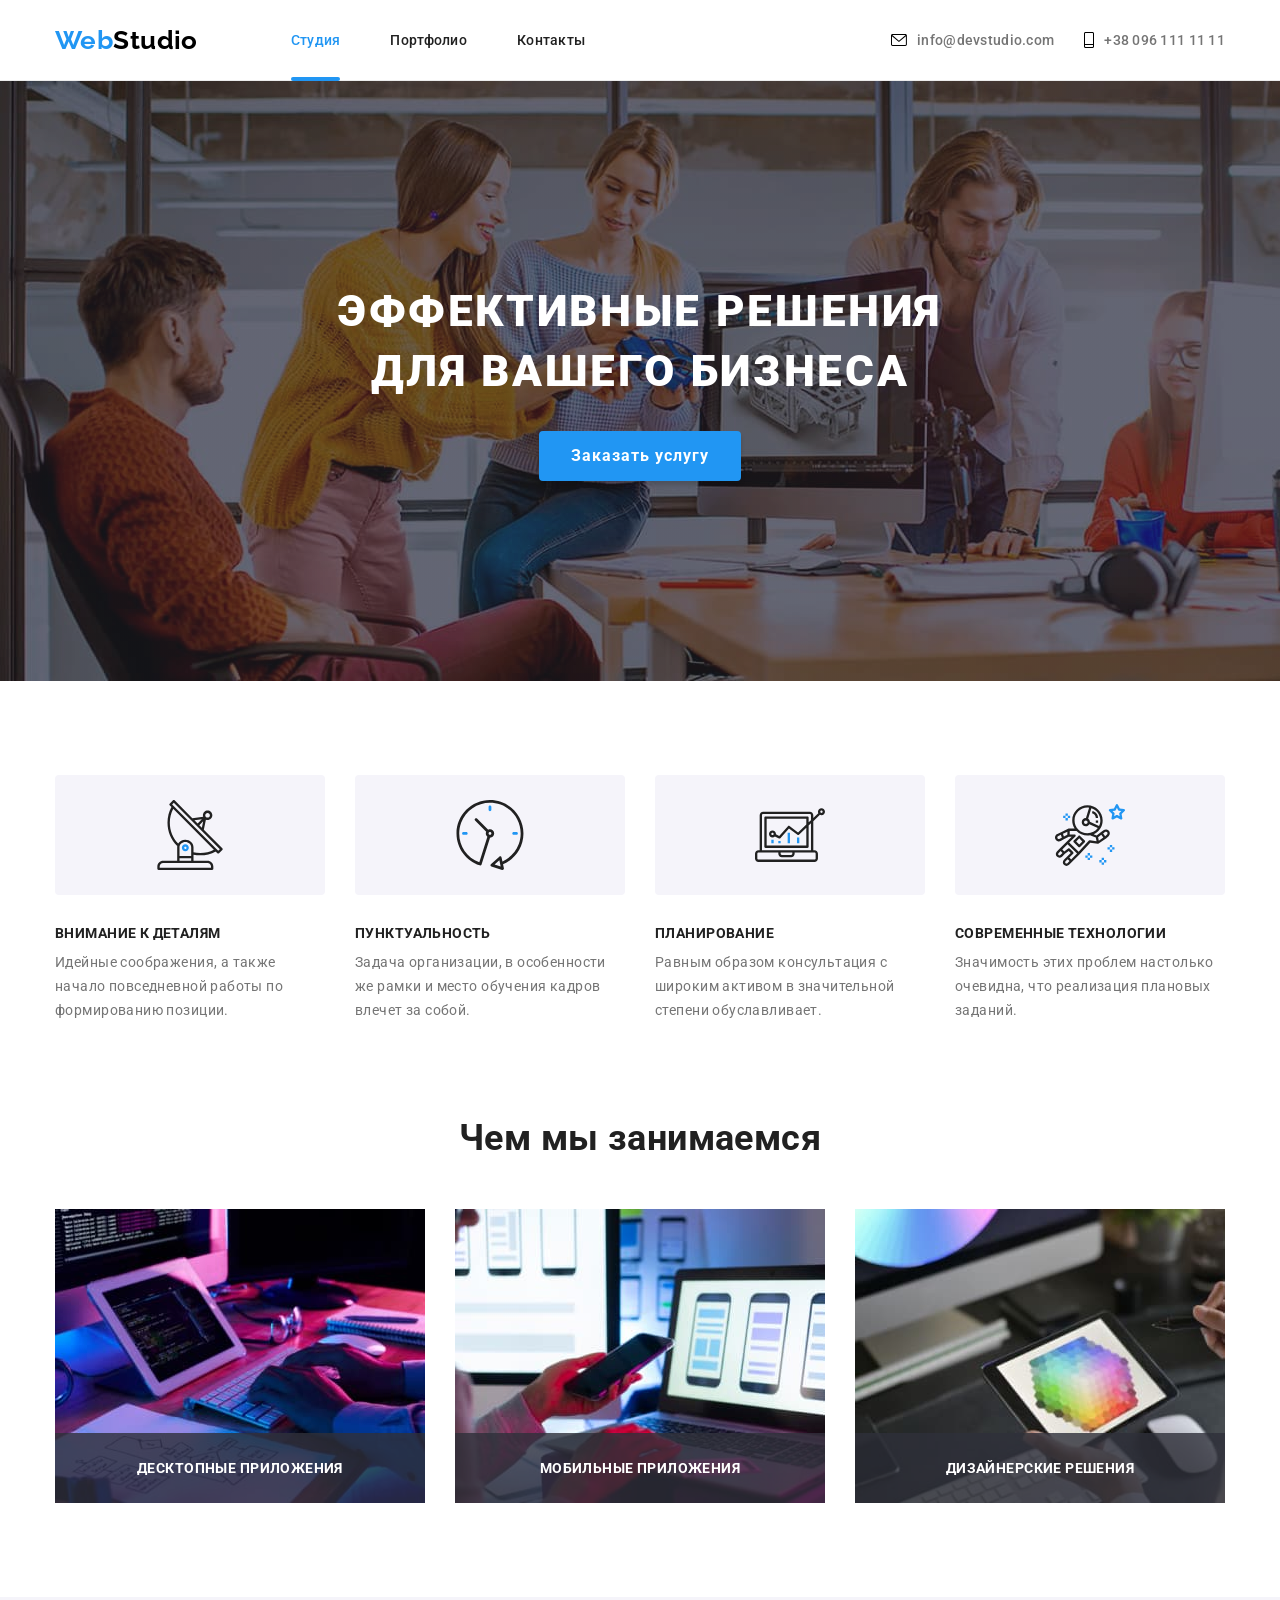
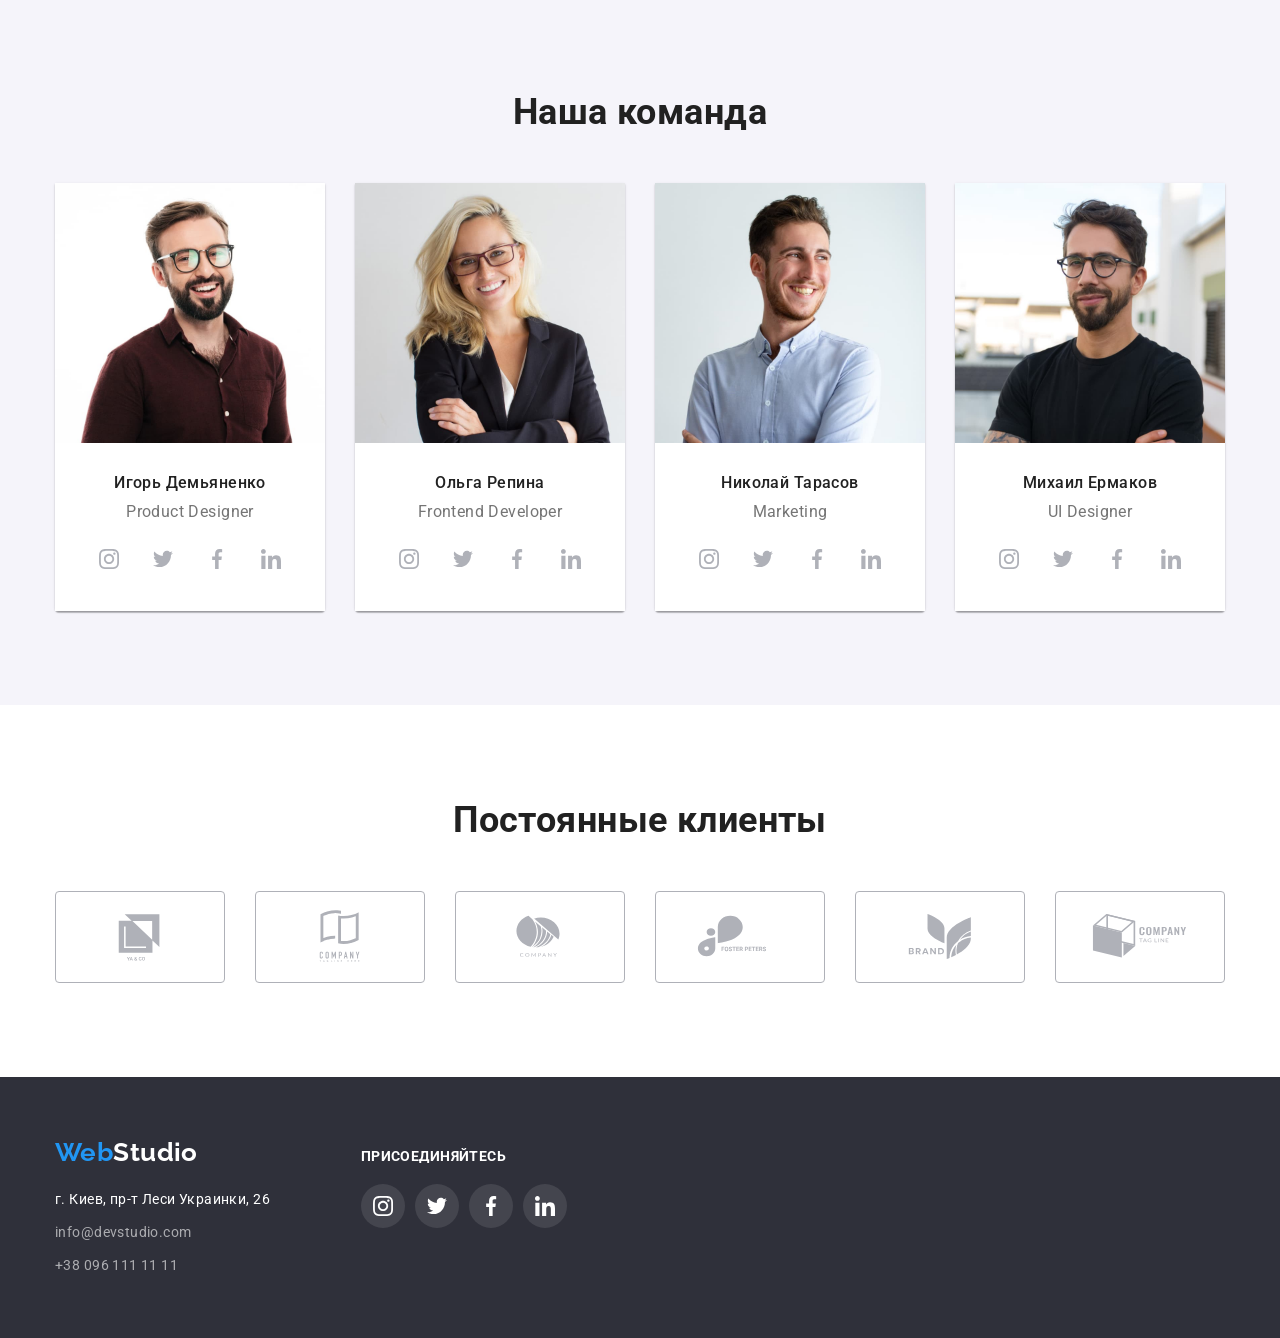
==== index.html @ 58f890cc "Add files from HW5" ====
<!DOCTYPE html>
<html lang="ru">
  <head>
    <meta charset="UTF-8" />
    <meta http-equiv="X-UA-Compatible" content="IE=edge" />
    <meta name="viewport" content="width=device-width, initial-scale=1.0" />
    <title>WebStudio</title>
    <link rel="preconnect" href="https://fonts.googleapis.com" />
    <link rel="preconnect" href="https://fonts.gstatic.com" crossorigin />
    <link href="https://fonts.googleapis.com/css2?family=Roboto:wght@400;500;700;900&display=swap" rel="stylesheet" />
    <link
      rel="stylesheet"
      href="https://cdnjs.cloudflare.com/ajax/libs/modern-normalize/1.1.0/modern-normalize.min.css"
      integrity="sha512-wpPYUAdjBVSE4KJnH1VR1HeZfpl1ub8YT/NKx4PuQ5NmX2tKuGu6U/JRp5y+Y8XG2tV+wKQpNHVUX03MfMFn9Q=="
      crossorigin="anonymous"
      referrerpolicy="no-referrer"
    />
    <link rel="stylesheet" href="./css/styles.css" />
  </head>
  <body>
    <header class="header">
      <div class="container header-container">
        <nav class="nav">
          <a href="./index.html" class="logo"> <span class="logo-accent">Web</span>Studio </a>

          <ul class="list menu-list">
            <li class="menu-list-item"><a href="" class="link menu-list-link current">Студия</a></li>
            <li class="menu-list-item"><a href="./portfolio.html" class="link menu-list-link">Портфолио</a></li>
            <li class="menu-list-item"><a href="" class="link menu-list-link">Контакты</a></li>
          </ul>
        </nav>

        <div class="auth">
          <a href="mailto:info@devstudio.com" class="link auth-link">
            <svg class="auth-icon" width="16" height="12">
              <use href="./img/sprite.svg#icon-envelope"></use>
            </svg>
            info@devstudio.com
          </a>
          <a href="tel:+380961111111" class="link auth-link">
            <svg class="auth-icon" width="10" height="18">
              <use href="./img/sprite.svg#icon-tel"></use>
            </svg>
            +38 096 111 11 11</a
          >
        </div>
      </div>
    </header>

    <main>
      <section class="hero">
        <div class="container">
          <div class="hero-content">
            <h1 class="hero-title">Эффективные решения для вашего бизнеса</h1>
            <button type="button" class="btn btn-hero" data-modal-open>Заказать услугу</button>
          </div>
        </div>
      </section>

      <section class="section">
        <div class="container">
          <h2 class="section-title vusually-hidden">Наши преимущества</h2>

          <ul class="list advantages-list">
            <li class="advantages-list-item">
              <div class="advantages-list-image">
                <svg class="advantages-list-icon">
                  <use href="./img/sprite.svg#icon-antenna"></use>
                </svg>
              </div>
              <h3 class="advantages-list-title">Внимание к деталям</h3>
              <p>Идейные соображения, а также начало повседневной работы по формированию позиции.</p>
            </li>
            <li class="advantages-list-item">
              <div class="advantages-list-image">
                <svg class="advantages-list-icon">
                  <use href="./img/sprite.svg#icon-clock"></use>
                </svg>
              </div>
              <h3 class="advantages-list-title">Пунктуальность</h3>
              <p>Задача организации, в особенности же рамки и место обучения кадров влечет за собой.</p>
            </li>
            <li class="advantages-list-item">
              <div class="advantages-list-image">
                <svg class="advantages-list-icon">
                  <use href="./img/sprite.svg#icon-diagram"></use>
                </svg>
              </div>
              <h3 class="advantages-list-title">Планирование</h3>
              <p>Равным образом консультация с широким активом в значительной степени обуславливает.</p>
            </li>
            <li class="advantages-list-item">
              <div class="advantages-list-image">
                <svg class="advantages-list-icon">
                  <use href="./img/sprite.svg#icon-astronaut"></use>
                </svg>
              </div>
              <h3 class="advantages-list-title">Современные технологии</h3>
              <p>Значимость этих проблем настолько очевидна, что реализация плановых заданий.</p>
            </li>
          </ul>
        </div>
      </section>

      <section class="section no-top-padding">
        <div class="container">
          <h2 class="section-title">Чем мы занимаемся</h2>

          <ul class="list features-list">
            <li class="features-list-item">
              <img src="./img/about/img1.jpg" alt="Десктопные приложения" width="370" height="294" />
              <div class="features-list-info">
                <p>Десктопные приложения</p>
              </div>
            </li>
            <li class="features-list-item">
              <img src="./img/about/img2.jpg" alt="Мобильные приложения" width="370" height="294" />
              <div class="features-list-info">
                <p>Мобильные приложения</p>
              </div>
            </li>
            <li class="features-list-item">
              <img src="./img/about/img3.jpg" alt="Дизайнерские решения" width="370" height="294" />
              <div class="features-list-info">
                <p>Дизайнерские решения</p>
              </div>
            </li>
          </ul>
        </div>
      </section>

      <section class="section team-section">
        <div class="container">
          <h2 class="section-title">Наша команда</h2>

          <ul class="list team-list">
            <li class="team-list-item">
              <img src="./img/team/img1.jpg" alt="Игорь Демьяненко" width="270" height="260" />
              <div class="team-list-info">
                <h3 class="team-list-title">Игорь Демьяненко</h3>
                <p lang="en" class="team-list-position">Product Designer</p>

                <ul class="list social-list">
                  <li class="social-list-item">
                    <a href="" class="social-list-link">
                      <svg class="social-list-icon">
                        <use href="./img/sprite.svg#icon-instagram"></use>
                      </svg>
                    </a>
                  </li>
                  <li class="social-list-item">
                    <a href="" class="social-list-link">
                      <svg class="social-list-icon">
                        <use href="./img/sprite.svg#icon-twitter"></use>
                      </svg>
                    </a>
                  </li>
                  <li class="social-list-item">
                    <a href="" class="social-list-link">
                      <svg class="social-list-icon">
                        <use href="./img/sprite.svg#icon-facebook"></use>
                      </svg>
                    </a>
                  </li>
                  <li class="social-list-item">
                    <a href="" class="social-list-link">
                      <svg class="social-list-icon">
                        <use href="./img/sprite.svg#icon-linkedin"></use>
                      </svg>
                    </a>
                  </li>
                </ul>
              </div>
            </li>
            <li class="team-list-item">
              <img src="./img/team/img2.jpg" alt="Ольга Репина" width="270" height="260" />
              <div class="team-list-info">
                <h3 class="team-list-title">Ольга Репина</h3>
                <p lang="en" class="team-list-position">Frontend Developer</p>

                <ul class="list social-list">
                  <li class="social-list-item">
                    <a href="" class="social-list-link">
                      <svg class="social-list-icon">
                        <use href="./img/sprite.svg#icon-instagram"></use>
                      </svg>
                    </a>
                  </li>
                  <li class="social-list-item">
                    <a href="" class="social-list-link">
                      <svg class="social-list-icon">
                        <use href="./img/sprite.svg#icon-twitter"></use>
                      </svg>
                    </a>
                  </li>
                  <li class="social-list-item">
                    <a href="" class="social-list-link">
                      <svg class="social-list-icon">
                        <use href="./img/sprite.svg#icon-facebook"></use>
                      </svg>
                    </a>
                  </li>
                  <li class="social-list-item">
                    <a href="" class="social-list-link">
                      <svg class="social-list-icon">
                        <use href="./img/sprite.svg#icon-linkedin"></use>
                      </svg>
                    </a>
                  </li>
                </ul>
              </div>
            </li>
            <li class="team-list-item">
              <img src="./img/team/img3.jpg" alt="Николай Тарасов" width="270" height="260" />
              <div class="team-list-info">
                <h3 class="team-list-title">Николай Тарасов</h3>
                <p lang="en" class="team-list-position">Marketing</p>

                <ul class="list social-list">
                  <li class="social-list-item">
                    <a href="" class="social-list-link">
                      <svg class="social-list-icon">
                        <use href="./img/sprite.svg#icon-instagram"></use>
                      </svg>
                    </a>
                  </li>
                  <li class="social-list-item">
                    <a href="" class="social-list-link">
                      <svg class="social-list-icon">
                        <use href="./img/sprite.svg#icon-twitter"></use>
                      </svg>
                    </a>
                  </li>
                  <li class="social-list-item">
                    <a href="" class="social-list-link">
                      <svg class="social-list-icon">
                        <use href="./img/sprite.svg#icon-facebook"></use>
                      </svg>
                    </a>
                  </li>
                  <li class="social-list-item">
                    <a href="" class="social-list-link">
                      <svg class="social-list-icon">
                        <use href="./img/sprite.svg#icon-linkedin"></use>
                      </svg>
                    </a>
                  </li>
                </ul>
              </div>
            </li>
            <li class="team-list-item">
              <img src="./img/team/img4.jpg" alt="Михаил Ермаков" width="270" height="260" />
              <div class="team-list-info">
                <h3 class="team-list-title">Михаил Ермаков</h3>
                <p lang="en" class="team-list-position">UI Designer</p>

                <ul class="list social-list">
                  <li class="social-list-item">
                    <a href="" class="social-list-link">
                      <svg class="social-list-icon">
                        <use href="./img/sprite.svg#icon-instagram"></use>
                      </svg>
                    </a>
                  </li>
                  <li class="social-list-item">
                    <a href="" class="social-list-link">
                      <svg class="social-list-icon">
                        <use href="./img/sprite.svg#icon-twitter"></use>
                      </svg>
                    </a>
                  </li>
                  <li class="social-list-item">
                    <a href="" class="social-list-link">
                      <svg class="social-list-icon">
                        <use href="./img/sprite.svg#icon-facebook"></use>
                      </svg>
                    </a>
                  </li>
                  <li class="social-list-item">
                    <a href="" class="social-list-link">
                      <svg class="social-list-icon">
                        <use href="./img/sprite.svg#icon-linkedin"></use>
                      </svg>
                    </a>
                  </li>
                </ul>
              </div>
            </li>
          </ul>
        </div>
      </section>

      <section class="section">
        <div class="container">
          <h2 class="section-title">Постоянные клиенты</h2>

          <ul class="list clients-list">
            <li class="clients-list-item">
              <a href="" class="clients-list-link">
                <svg class="clients-list-icon">
                  <use href="./img/sprite.svg#icon-client1"></use>
                </svg>
              </a>
            </li>
            <li class="clients-list-item">
              <a href="" class="clients-list-link">
                <svg class="clients-list-icon">
                  <use href="./img/sprite.svg#icon-client2"></use>
                </svg>
              </a>
            </li>
            <li class="clients-list-item">
              <a href="" class="clients-list-link">
                <svg class="clients-list-icon">
                  <use href="./img/sprite.svg#icon-client3"></use>
                </svg>
              </a>
            </li>
            <li class="clients-list-item">
              <a href="" class="clients-list-link">
                <svg class="clients-list-icon">
                  <use href="./img/sprite.svg#icon-client4"></use>
                </svg>
              </a>
            </li>
            <li class="clients-list-item">
              <a href="" class="clients-list-link">
                <svg class="clients-list-icon">
                  <use href="./img/sprite.svg#icon-client5"></use>
                </svg>
              </a>
            </li>
            <li class="clients-list-item">
              <a href="" class="clients-list-link">
                <svg class="clients-list-icon">
                  <use href="./img/sprite.svg#icon-client6"></use>
                </svg>
              </a>
            </li>
          </ul>
        </div>
      </section>
    </main>

    <footer class="footer">
      <div class="container">
        <div class="footer-info">
          <a href="./index.html" class="logo"> <span class="logo-accent">Web</span>Studio </a>

          <address class="address">
            <ul class="list address-list">
              <li class="address-list-item">
                <a
                  href="https://goo.gl/maps/CX2gi69ugpHJVUcX7"
                  target="_blank"
                  rel="noopener noreferrer"
                  class="link address-list-link address-link"
                  >г. Киев, пр-т Леси Украинки, 26</a
                >
              </li>
              <li class="address-list-item">
                <a href="mailto:info@devstudio.com" class="link address-list-link">info@devstudio.com</a>
              </li>
              <li class="address-list-item">
                <a href="tel:+380961111111" class="link address-list-link">+38 096 111 11 11</a>
              </li>
            </ul>
          </address>
        </div>

        <div class="footer-appeal">
          <p class="appeal-text">присоединяйтесь</p>

          <ul class="list social-list">
            <li class="social-list-item">
              <a href="" class="social-list-link">
                <svg class="social-list-icon">
                  <use href="./img/sprite.svg#icon-instagram"></use>
                </svg>
              </a>
            </li>
            <li class="social-list-item">
              <a href="" class="social-list-link">
                <svg class="social-list-icon">
                  <use href="./img/sprite.svg#icon-twitter"></use>
                </svg>
              </a>
            </li>
            <li class="social-list-item">
              <a href="" class="social-list-link">
                <svg class="social-list-icon">
                  <use href="./img/sprite.svg#icon-facebook"></use>
                </svg>
              </a>
            </li>
            <li class="social-list-item">
              <a href="" class="social-list-link">
                <svg class="social-list-icon">
                  <use href="./img/sprite.svg#icon-linkedin"></use>
                </svg>
              </a>
            </li>
          </ul>
        </div>
      </div>
    </footer>

    <div class="backdrop is-hidden" data-modal>
      <div class="modal">
        <button type="button" class="btn-close" data-modal-close>
          <svg class="btn-close-icon">
            <use href="./img/sprite.svg#icon-close"></use>
          </svg>
        </button>
      </div>
    </div>

    <script src="./js/modal.js"></script>
  </body>
</html>
---- css/styles.css ----
/* raleway-700 - latin */
@font-face {
  font-family: 'Raleway';
  font-style: normal;
  font-weight: 700;
  src: url('../fonts/raleway-v22-latin-700.eot'); /* IE9 Compat Modes */
  src: local(''), url('../fonts/raleway-v22-latin-700.eot?#iefix') format('embedded-opentype'),
    /* IE6-IE8 */ url('../fonts/raleway-v22-latin-700.woff2') format('woff2'),
    /* Super Modern Browsers */ url('../fonts/raleway-v22-latin-700.woff') format('woff'),
    /* Modern Browsers */ url('../fonts/raleway-v22-latin-700.ttf') format('truetype'),
    /* Safari, Android, iOS */ url('../fonts/raleway-v22-latin-700.svg#Raleway') format('svg'); /* Legacy iOS */
}

:root {
  --accent-color: #2196f3;
  --dark-color: #212121;
  --white-color: #ffffff;
  --text-color: #757575;
  --logo-color: #000000;
  --pale-color: rgba(255, 255, 255, 0.6);
  --pale-bg-color: #f5f4fa;
  --icon-color: #afb1b8;
}

body {
  font-family: 'Roboto', sans-serif;
  font-size: 14px;
  line-height: 1.714;
  letter-spacing: 0.03em;
  color: var(--text-color);
}

h1,
h2,
h3,
h4,
h5,
h6,
p {
  margin: 0;
}

img {
  display: block;
  max-width: 100%;
  height: auto;
}

.container {
  width: 1200px;
  margin: 0 auto;
  padding-left: 15px;
  padding-right: 15px;
}

.social-list {
  display: flex;
  justify-content: space-between;
}

.social-list-link {
  display: flex;
  justify-content: center;
  align-items: center;
  width: 44px;
  height: 44px;
  border-radius: 50%;

  transition: background-color 250ms cubic-bezier(0.4, 0, 0.2, 1);
}

.social-list-icon {
  width: 20px;
  height: 20px;

  transition: fill 250ms cubic-bezier(0.4, 0, 0.2, 1);
}

.social-list-link:hover,
.social-list-link:focus {
  background-color: var(--accent-color);
}

.social-list-link:hover .social-list-icon {
  fill: var(--white-color);
}

/* utils classes */

.list {
  list-style: none;
  margin: 0;
  padding: 0;
}

.link {
  text-decoration: none;
}

.btn {
  font-size: 16px;
  border: none;
  border-radius: 4px;
  cursor: pointer;
}

.vusually-hidden {
  position: absolute;
  width: 1px;
  height: 1px;
  margin: -1px;
  padding: 0;
  border: 0;

  white-space: nowrap;
  clip-path: inset(100%);
  clip: rect(0 0 0 0);
  overflow: hidden;
}

/* section */
.section {
  padding-top: 94px;
  padding-bottom: 94px;
}

.section.no-top-padding {
  padding-top: 0;
}

.section-title {
  margin-bottom: 50px;
  font-size: 36px;
  line-height: 1.167;
  text-align: center;
  color: var(--dark-color);
}

/* header */
.header {
  border-bottom: 1px solid #ececec;
}

.header-container {
  display: flex;
  align-items: center;
}

.nav {
  display: flex;
  align-items: center;
}

.logo {
  margin-right: 93px;
  font-family: 'Raleway', sans-serif;
  font-weight: 700;
  font-size: 26px;
  line-height: 1.192;
  color: var(--logo-color);
  text-decoration: none;
}

.logo-accent {
  color: var(--accent-color);
}

.menu-list {
  display: flex;
}

.menu-list-item:not(:last-child) {
  margin-right: 50px;
}

.menu-list-link {
  display: block;
  padding-top: 32px;
  padding-bottom: 32px;
  font-weight: 500;
  line-height: 1.143;
  letter-spacing: 0.02em;
  color: var(--dark-color);

  transition: color 250ms cubic-bezier(0.4, 0, 0.2, 1);
}

.menu-list-link:hover,
.menu-list-link:focus {
  color: var(--accent-color);
}

.menu-list-link.current {
  position: relative;
  color: var(--accent-color);
}

.menu-list-link.current::after {
  content: '';
  position: absolute;
  left: 0;
  bottom: -1px;
  width: 100%;
  height: 4px;
  background-color: var(--accent-color);
  border-radius: 2px;
}

.auth {
  display: flex;
  margin-left: auto;
}

.auth-link {
  display: flex;
  align-items: center;
  font-weight: 500;
  line-height: 1.143;
  letter-spacing: 0.02em;
  color: var(--text-color);

  transition: color 250ms cubic-bezier(0.4, 0, 0.2, 1);
}

.auth-link:not(:last-child) {
  margin-right: 30px;
}

.auth-link:hover,
.auth-link:focus {
  color: var(--accent-color);
}

.auth-link:hover .auth-icon,
.auth-link:focus .auth-icon {
  fill: var(--accent-color);
}

.auth-icon {
  margin-right: 10px;
}

/* hero */
.hero {
  max-width: 1600px;
  margin: 0 auto;
  padding-top: 200px;
  padding-bottom: 200px;
  background-color: #2f303a;
  background-image: linear-gradient(rgba(47, 48, 58, 0.4), rgba(47, 48, 58, 0.4)), url(../img/bg-hero.jpg);
}

.hero-content {
  width: 696px;
  margin: 0 auto;
  text-align: center;
}

.hero-title {
  margin-bottom: 30px;
  font-weight: 900;
  font-size: 44px;
  line-height: 1.364;
  letter-spacing: 0.06em;
  text-transform: uppercase;
  color: var(--white-color);
}

.btn-hero {
  padding: 10px 32px;
  font-family: 'Roboto', sans-serif;
  font-weight: 700;
  line-height: 1.875;
  letter-spacing: 0.06em;
  color: var(--white-color);
  background-color: var(--accent-color);
  box-shadow: 0px 4px 4px rgba(0, 0, 0, 0.15);

  transition: color 250ms cubic-bezier(0.4, 0, 0.2, 1), background-color 250ms cubic-bezier(0.4, 0, 0.2, 1);
}

.btn-hero:hover,
.btn-hero:focus {
  color: var(--accent-color);
  background-color: var(--white-color);
}

/* advantages */
.advantages-list {
  display: flex;
  margin-left: -30px;
  margin-top: -30px;
}

.advantages-list-item {
  flex-basis: calc(100% / 4 - 30px);
  margin-left: 30px;
  margin-top: 30px;
}

.advantages-list-image {
  display: flex;
  justify-content: center;
  align-items: center;
  margin-bottom: 30px;
  width: 270px;
  height: 120px;
  background-color: var(--pale-bg-color);
  border-radius: 4px;
}

.advantages-list-icon {
  width: 70px;
  height: 70px;
}

.advantages-list-title {
  margin-bottom: 10px;
  font-size: 14px;
  line-height: 1.143;
  text-transform: uppercase;
  color: var(--dark-color);
}

/* features */
.features-list {
  display: flex;
  margin-left: -30px;
  margin-top: -30px;
}

.features-list-item {
  position: relative;
  flex-basis: calc(100% / 3 - 30px);
  margin-left: 30px;
  margin-top: 30px;
}

.features-list-info {
  position: absolute;
  left: 0;
  bottom: 0;
  width: 100%;
  padding: 27px 82px;
  font-weight: 700;
  line-height: 1.143;
  text-align: center;
  text-transform: uppercase;
  color: var(--white-color);
  background-color: rgba(47, 48, 58, 0.8);
}

/* team */
.team-section {
  background-color: var(--pale-bg-color);
}

.team-list {
  display: flex;
  margin-left: -30px;
  margin-top: -30px;
}

.team-list-item {
  flex-basis: calc(100% / 4 - 30px);
  margin-left: 30px;
  margin-top: 30px;
  box-shadow: 0px 1px 3px rgba(0, 0, 0, 0.12), 0px 1px 1px rgba(0, 0, 0, 0.14), 0px 2px 1px rgba(0, 0, 0, 0.2);
  border-radius: 0px 0px 4px 4px;
}

.team-list-info {
  padding: 30px 32px;
  text-align: center;
  background-color: var(--white-color);
}

.team-list .team-list-title {
  margin-bottom: 10px;
  font-weight: 500;
  font-size: 16px;
  line-height: 1.188;
  color: var(--dark-color);
}

.team-list-position {
  margin-bottom: 16px;
  font-size: 16px;
  line-height: 1.188;
}

.team-list .social-list-icon {
  fill: var(--icon-color);
}

/* clients */

.clients-list {
  display: flex;
  justify-content: space-between;
}

.clients-list-link {
  display: flex;
  justify-content: center;
  align-items: center;
  width: 170px;
  height: 92px;
  border: 1px solid var(--icon-color);
  border-radius: 4px;

  transition: border-color 250ms cubic-bezier(0.4, 0, 0.2, 1);
}

.clients-list-link:hover,
.clients-list-link:focus {
  border-color: var(--accent-color);
}

.clients-list-icon {
  width: 106px;
  height: 60px;
  fill: var(--icon-color);

  transition: fill 250ms cubic-bezier(0.4, 0, 0.2, 1);
}

.clients-list-link:hover .clients-list-icon,
.clients-list-link:focus .clients-list-icon {
  fill: var(--accent-color);
}

/* filter */
.filter-list {
  display: flex;
  justify-content: center;
  margin-bottom: 50px;
}

.filter-list-item:not(:last-child) {
  margin-right: 8px;
}

.btn-filter {
  padding: 6px 22px;
  font-weight: 500;
  line-height: 1.625;
  color: var(--dark-color);
  background-color: var(--pale-bg-color);

  transition: color 250ms cubic-bezier(0.4, 0, 0.2, 1), background-color 250ms cubic-bezier(0.4, 0, 0.2, 1),
    box-shadow 250ms cubic-bezier(0.4, 0, 0.2, 1);
}

.btn-filter:hover,
.btn-filter:focus {
  color: var(--white-color);
  background-color: var(--accent-color);
  box-shadow: 0px 3px 1px rgba(0, 0, 0, 0.1), 0px 1px 2px rgba(0, 0, 0, 0.08), 0px 2px 2px rgba(0, 0, 0, 0.12);
}

/* portfolio */
.portfolio-list {
  display: flex;
  flex-wrap: wrap;
  margin-left: -30px;
  margin-top: -30px;
}

.portfolio-list-item {
  flex-basis: calc(100% / 3 - 30px);
  margin-left: 30px;
  margin-top: 30px;

  transition: box-shadow 250ms cubic-bezier(0.4, 0, 0.2, 1);
}

.portfolio-list-item:hover {
  box-shadow: 0px 1px 1px rgba(0, 0, 0, 0.12), 0px 4px 4px rgba(0, 0, 0, 0.06), 1px 4px 6px rgba(0, 0, 0, 0.16);
}

.portfolio-list-item:hover .portfolio-list-text {
  transform: translateY(0);
}

.portfolio-list-thumb {
  position: relative;
  width: 370px;
  height: 294px;
  overflow: hidden;
}

.portfolio-list-text {
  position: absolute;
  left: 0;
  top: 0;
  width: 100%;
  height: 100%;
  padding: 63px 24px;
  font-size: 18px;
  line-height: 1.556;
  color: var(--white-color);
  background-color: rgba(33, 150, 243, 0.9);

  transform: translateY(100%);
  transition: transform 250ms cubic-bezier(0.4, 0, 0.2, 1);
}

.portfolio-list-info {
  padding: 20px 24px;
  border: 1px solid #eeeeee;
  border-top: none;
}

.portfolio-list-title {
  margin-bottom: 4px;
  font-size: 18px;
  line-height: 2;
  letter-spacing: 0.06em;
  color: var(--dark-color);
}

.portfolio-list-description {
  font-size: 16px;
  line-height: 1.875;
  color: var(--text-color);
}

/* footer */
.footer {
  padding-top: 60px;
  padding-bottom: 60px;
  background-color: #2f303a;
}

.footer .container {
  display: flex;
  align-items: baseline;
}

.footer-info {
  margin-right: 70px;
}

.footer .logo {
  display: block;
  margin-bottom: 20px;
  color: var(--white-color);
}

.address {
  font-style: normal;
}

.address-list-item:not(:last-child) {
  margin-bottom: 9px;
}

.address-list-link {
  color: var(--pale-color);

  transition: color 250ms cubic-bezier(0.4, 0, 0.2, 1);
}

.address-list-link:hover,
.address-list-link:focus {
  color: var(--accent-color);
}

.address-link {
  color: var(--white-color);
}

.appeal-text {
  margin-bottom: 20px;
  font-weight: 700;
  line-height: 1.143;
  text-transform: uppercase;
  color: var(--white-color);
}

.footer .social-list-item:not(:last-child) {
  margin-right: 10px;
}

.footer .social-list-link {
  background-color: rgba(255, 255, 255, 0.1);

  transition: background-color 250ms cubic-bezier(0.4, 0, 0.2, 1);
}

.footer .social-list-link:hover,
.footer .social-list-link:focus {
  background-color: var(--accent-color);
}

.footer .social-list-icon {
  fill: var(--white-color);
}

/* modal */
.backdrop {
  position: fixed;
  left: 0;
  top: 0;
  width: 100%;
  height: 100%;
  background-color: rgba(0, 0, 0, 0.2);

  /* transition: all 250ms cubic-bezier(0.4, 0, 0.2, 1); */
}

.backdrop.is-hidden .modal {
  transform: translate(-50%, -50%) scale(0);
}

.modal {
  position: absolute;
  top: 50%;
  left: 50%;
  z-index: 100;
  width: 528px;
  min-height: 581px;
  background: var(--white-color);
  box-shadow: 0px 1px 3px rgba(0, 0, 0, 0.12), 0px 1px 1px rgba(0, 0, 0, 0.14), 0px 2px 1px rgba(0, 0, 0, 0.2);
  border-radius: 4px;
  transform: translate(-50%, -50%) scale(1);

  transition: transform 250ms cubic-bezier(0.4, 0, 0.2, 1);
}

.btn-close {
  position: absolute;
  top: 8px;
  right: 8px;
  display: flex;
  justify-content: center;
  align-items: center;
  width: 30px;
  height: 30px;
  background-color: transparent;
  border: 1px solid rgba(0, 0, 0, 0.1);
  border-radius: 50%;
  cursor: pointer;
}

.btn-close-icon {
  width: 18px;
  height: 18px;
}

.is-hidden {
  opacity: 0;
  visibility: hidden;
  pointer-events: none;
}
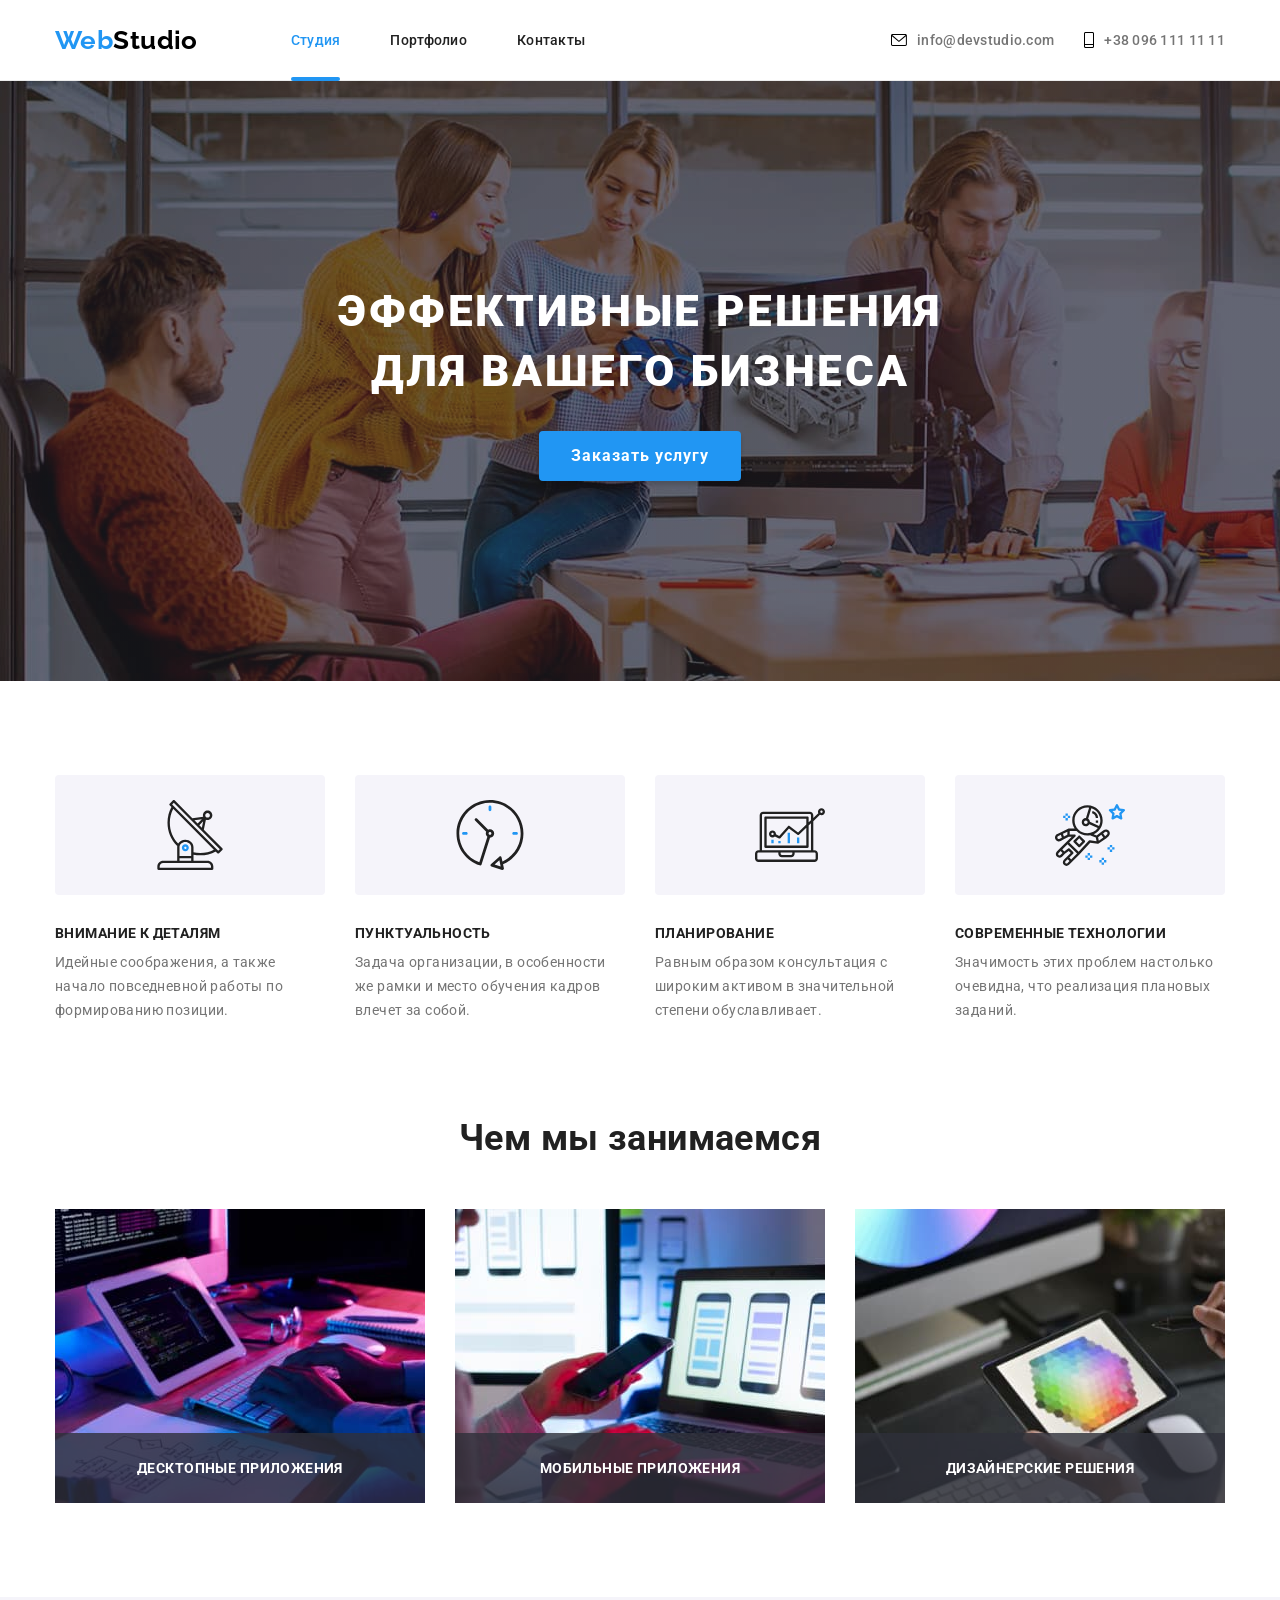
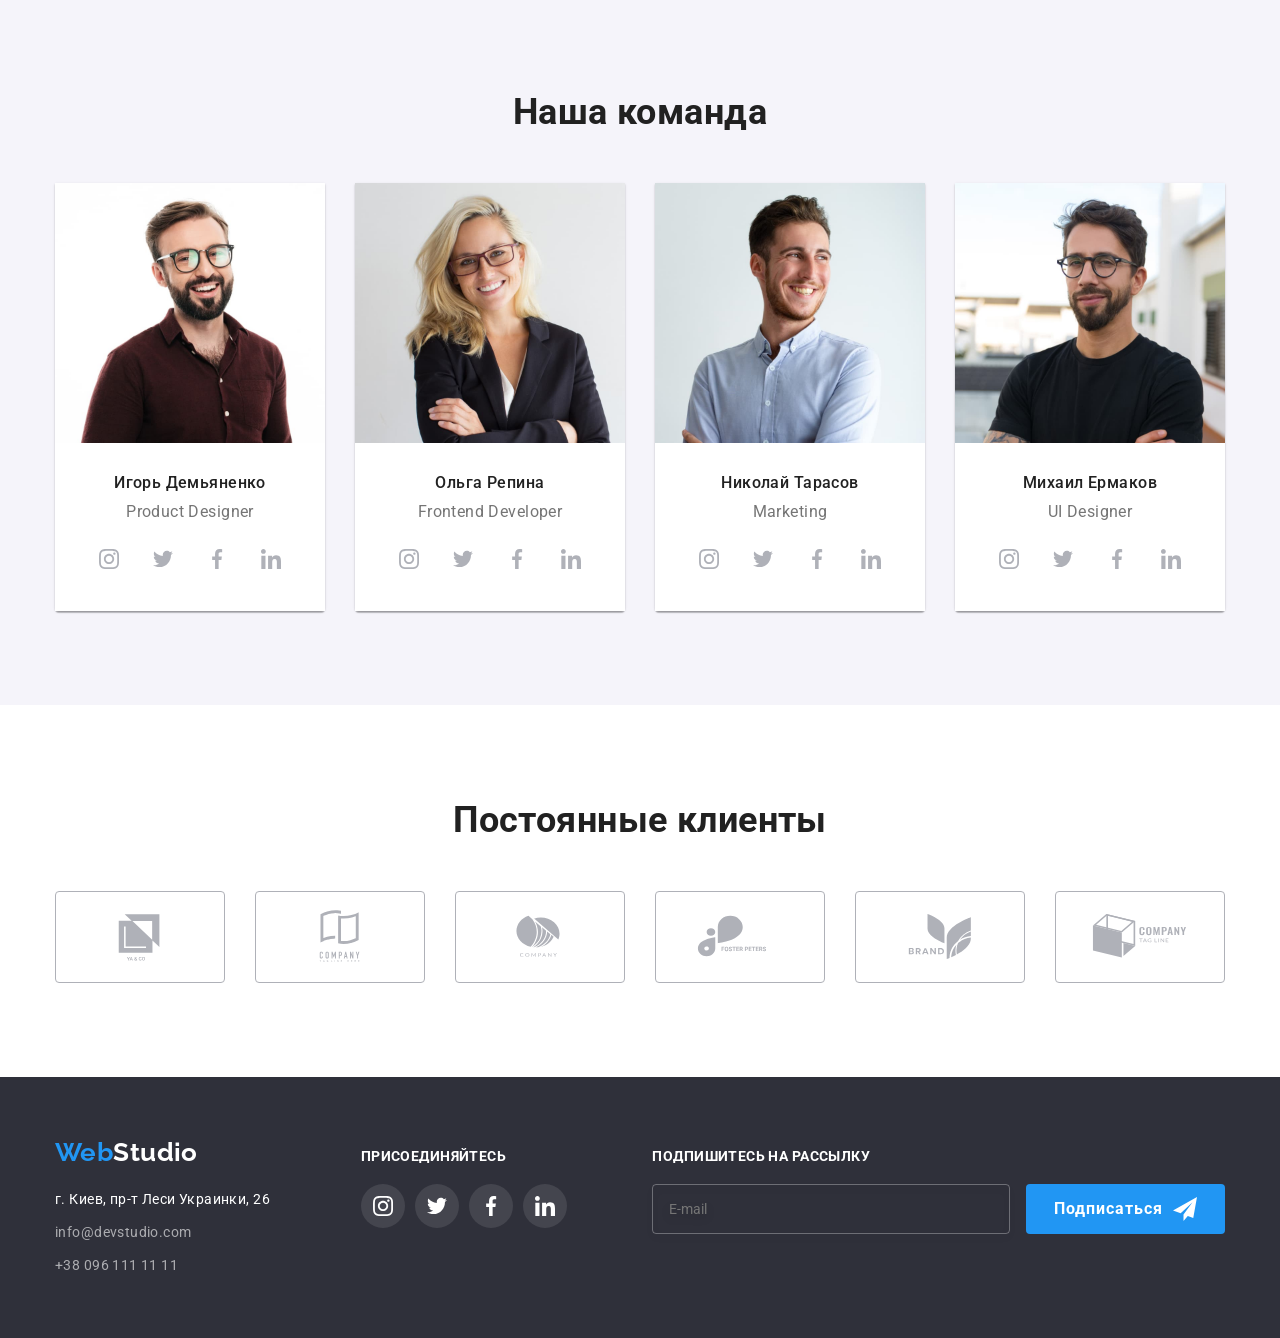
==== commit 8388f1b5: "Add form into modal window and sign up part into footer" ====
--- a/index.html
+++ b/index.html
@@ -402,6 +402,19 @@
             </li>
           </ul>
         </div>
+
+        <div class="footer-signup">
+          <p class="appeal-text">Подпишитесь на рассылку</p>
+
+          <form class="footer-form">
+            <div class="footer-form-wrapper">
+              <input type="email" name="email" placeholder="E-mail" class="footer-form-field" />
+              <button type="submit" class="btn footer-form-btn">
+                Подписаться <svg class="footer-form-icon"><use href="./img/sprite.svg#icon-telegram"></use></svg>
+              </button>
+            </div>
+          </form>
+        </div>
       </div>
     </footer>
 
@@ -412,6 +425,49 @@
             <use href="./img/sprite.svg#icon-close"></use>
           </svg>
         </button>
+
+        <form class="modal-form">
+          <p class="modal-form-appeal">Оставьте свои данные, мы вам перезвоним</p>
+
+          <label class="modal-form-label">
+            Имя
+            <span class="modal-form-wrapper">
+              <input type="text" name="name" class="modal-form-field" />
+              <svg class="modal-form-icon"><use href="./img/sprite.svg#icon-person"></use></svg>
+            </span>
+          </label>
+          <label class="modal-form-label">
+            Телефон
+            <span class="modal-form-wrapper">
+              <input type="tel" name="phone" class="modal-form-field" />
+              <svg class="modal-form-icon"><use href="./img/sprite.svg#icon-tel-black"></use></svg>
+            </span>
+          </label>
+          <label class="modal-form-label">
+            Почта
+            <span class="modal-form-wrapper">
+              <input type="email" name="email" class="modal-form-field" />
+              <svg class="modal-form-icon"><use href="./img/sprite.svg#icon-email-black"></use></svg>
+            </span>
+          </label>
+          <label class="modal-form-label">
+            Комментарий
+            <textarea name="message" placeholder="Введите текст" class="modal-form-textarea"></textarea>
+          </label>
+
+          <input
+            type="checkbox"
+            id="agreement"
+            name="agreement"
+            value="accept"
+            class="modal-form-checkbox vusually-hidden"
+          />
+          <label for="agreement" class="modal-form-agreement">
+            Соглашаюсь с рассылкой и принимаю <a href="" class="modal-form-link"> Условия договора</a>
+          </label>
+
+          <button type="submit" class="btn modal-form-btn">Отправить</button>
+        </form>
       </div>
     </div>
 
--- a/css/styles.css
+++ b/css/styles.css
@@ -598,6 +598,60 @@
   fill: var(--white-color);
 }
 
+.footer-signup {
+  margin-left: auto;
+}
+
+.footer-form-wrapper {
+  display: flex;
+}
+
+.footer-form-field {
+  width: 358px;
+  margin-right: 16px;
+  padding: 16px;
+  border: 1px solid rgba(255, 255, 255, 0.3);
+  box-sizing: border-box;
+  filter: drop-shadow(0px 4px 4px rgba(0, 0, 0, 0.15));
+  border-radius: 4px;
+  background-color: transparent;
+  outline: none;
+}
+
+.footer-form-btn {
+  display: flex;
+  align-items: center;
+  padding: 10px 28px;
+  font-weight: 700;
+  font-size: 16px;
+  line-height: 1.875;
+  letter-spacing: 0.06em;
+  color: var(--white-color);
+  background-color: var(--accent-color);
+
+  transition: color 250ms cubic-bezier(0.4, 0, 0.2, 1), background-color 250ms cubic-bezier(0.4, 0, 0.2, 1);
+}
+
+.footer-form-icon {
+  margin-left: 10px;
+  width: 24px;
+  height: 24px;
+  fill: var(--white-color);
+
+  transition: fill 250ms cubic-bezier(0.4, 0, 0.2, 1);
+}
+
+.footer-form-btn:hover,
+.footer-form-btn:focus {
+  color: var(--accent-color);
+  background-color: var(--white-color);
+}
+
+.footer-form-btn:hover .footer-form-icon,
+.footer-form-btn:focus .footer-form-icon {
+  fill: var(--accent-color);
+}
+
 /* modal */
 .backdrop {
   position: fixed;
@@ -621,6 +675,7 @@
   z-index: 100;
   width: 528px;
   min-height: 581px;
+  padding: 40px;
   background: var(--white-color);
   box-shadow: 0px 1px 3px rgba(0, 0, 0, 0.12), 0px 1px 1px rgba(0, 0, 0, 0.14), 0px 2px 1px rgba(0, 0, 0, 0.2);
   border-radius: 4px;
@@ -644,9 +699,16 @@
   cursor: pointer;
 }
 
+.btn-close:hover .btn-close-icon,
+.btn-close:focus .btn-close-icon {
+  fill: var(--accent-color);
+}
+
 .btn-close-icon {
   width: 18px;
   height: 18px;
+
+  transition: fill 250ms cubic-bezier(0.4, 0, 0.2, 1);
 }
 
 .is-hidden {
@@ -654,3 +716,122 @@
   visibility: hidden;
   pointer-events: none;
 }
+
+.modal-form-appeal {
+  margin-bottom: 12px;
+  font-weight: 700;
+  font-size: 20px;
+  line-height: 1.15;
+  color: var(--dark-color);
+}
+
+.modal-form-label {
+  font-size: 12px;
+  line-height: 1.167;
+  letter-spacing: 0.01em;
+}
+
+.modal-form-wrapper {
+  position: relative;
+  display: block;
+  margin-top: 4px;
+  margin-bottom: 10px;
+}
+
+.modal-form-field {
+  display: block;
+  width: 100%;
+  padding: 11px 12px;
+}
+
+.modal-form-icon {
+  position: absolute;
+  top: 50%;
+  left: 12px;
+  width: 18px;
+  height: 18px;
+  transform: translateY(-50%);
+  transition: fill 250ms cubic-bezier(0.4, 0, 0.2, 1);
+}
+
+.modal-form-textarea {
+  display: block;
+  margin-top: 4px;
+  margin-bottom: 20px;
+  padding: 12px 16px;
+  width: 100%;
+  min-height: 120px;
+  resize: none;
+}
+
+.modal-form-textarea::placeholder {
+  font-size: 12px;
+  line-height: 1.167;
+  letter-spacing: 0.01em;
+  color: rgba(117, 117, 117, 0.5);
+}
+
+.modal-form-field,
+.modal-form-textarea {
+  border: 1px solid rgba(33, 33, 33, 0.2);
+  border-radius: 4px;
+  outline: none;
+
+  transition: border-color 250ms cubic-bezier(0.4, 0, 0.2, 1);
+}
+
+.modal-form-field:focus,
+.modal-form-textarea:focus {
+  border-color: var(--accent-color);
+}
+
+.modal-form-field:focus + .modal-form-icon {
+  fill: var(--accent-color);
+}
+
+.modal-form-agreement {
+  display: flex;
+  justify-content: center;
+  align-items: center;
+  margin-bottom: 30px;
+  text-align: center;
+}
+
+.modal-form-agreement::before {
+  content: '';
+  display: inline-block;
+  width: 16px;
+  height: 15px;
+  margin-right: 7px;
+  background-image: url(../img/icon-checkbox.svg);
+}
+
+.modal-form-checkbox:checked + .modal-form-agreement::before {
+  background-image: url(../img/icon-checked.svg);
+}
+
+.modal-form-link {
+  margin-left: 5px;
+  color: var(--accent-color);
+}
+
+.modal-form-btn {
+  display: block;
+  margin: 0 auto;
+  padding: 10px 56px;
+  font-weight: 700;
+  line-height: 1.875;
+  letter-spacing: 0.06em;
+  background: var(--accent-color);
+  color: var(--white-color);
+  box-shadow: 0px 4px 4px rgba(0, 0, 0, 0.15);
+  border-radius: 4px;
+
+  transition: background-color 250ms cubic-bezier(0.4, 0, 0.2, 1);
+}
+
+.modal-form-btn:hover,
+.modal-form-btn:focus {
+  background-color: var(--white-color);
+  color: var(--accent-color);
+}
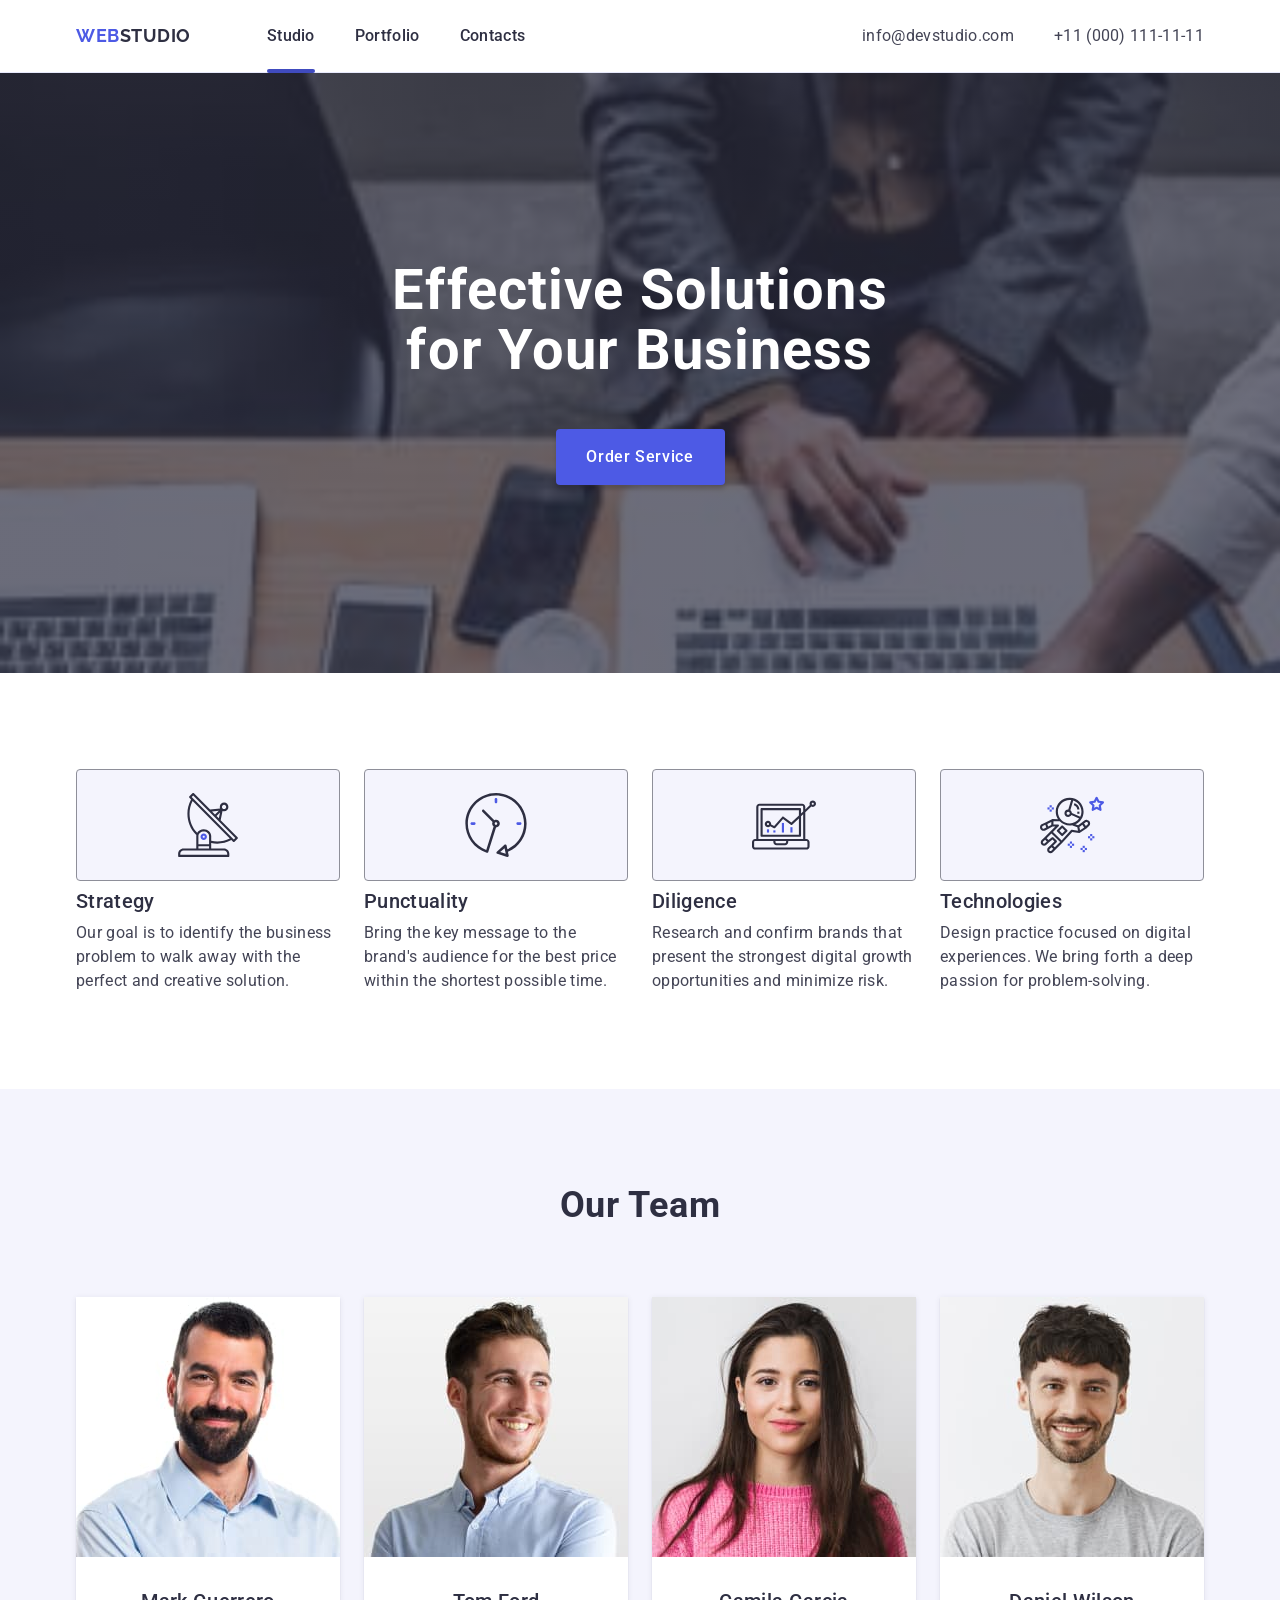
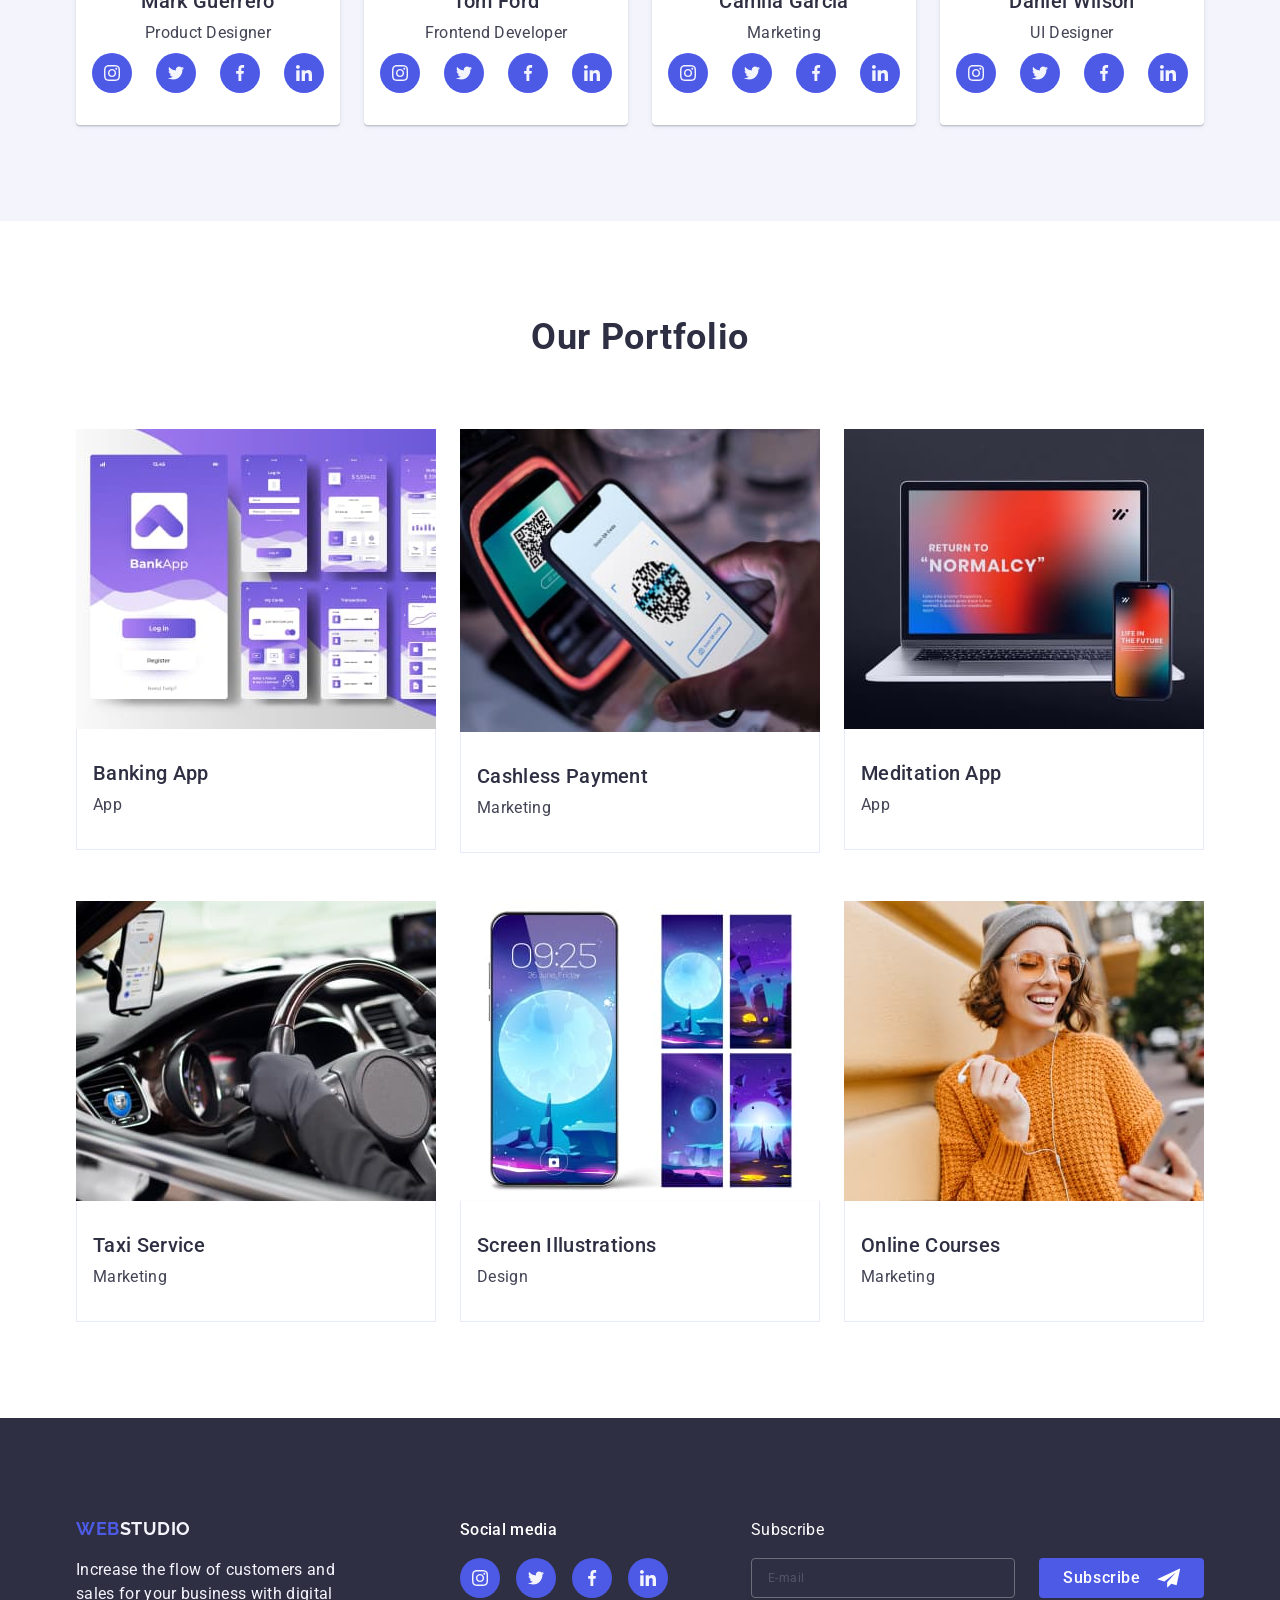
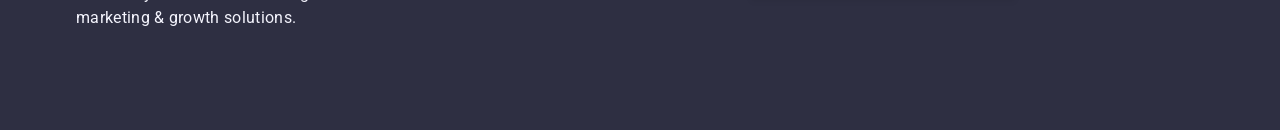
==== commit 4d1e4970: "Add adaptive markup" ====
--- a/index.html
+++ b/index.html
@@ -1,19 +1,21 @@
 <!DOCTYPE html>
-<html lang="ru">
+<html lang="en">
   <head>
     <meta charset="UTF-8" />
-    <meta http-equiv="X-UA-Compatible" content="IE=edge" />
     <meta name="viewport" content="width=device-width, initial-scale=1.0" />
-    <title>WebStudio</title>
+    <title>Webstudio</title>
+    <link
+      rel="stylesheet"
+      href="https://cdnjs.cloudflare.com/ajax/libs/modern-normalize/3.0.1/modern-normalize.min.css"
+      integrity="sha512-q6WgHqiHlKyOqslT/lgBgodhd03Wp4BEqKeW6nNtlOY4quzyG3VoQKFrieaCeSnuVseNKRGpGeDU3qPmabCANg=="
+      crossorigin="anonymous"
+      referrerpolicy="no-referrer"
+    />
     <link rel="preconnect" href="https://fonts.googleapis.com" />
     <link rel="preconnect" href="https://fonts.gstatic.com" crossorigin />
-    <link href="https://fonts.googleapis.com/css2?family=Roboto:wght@400;500;700;900&display=swap" rel="stylesheet" />
     <link
+      href="https://fonts.googleapis.com/css2?family=Raleway:wght@100..900&family=Roboto:wdth,wght@75..100,100..900&display=swap"
       rel="stylesheet"
-      href="https://cdnjs.cloudflare.com/ajax/libs/modern-normalize/1.1.0/modern-normalize.min.css"
-      integrity="sha512-wpPYUAdjBVSE4KJnH1VR1HeZfpl1ub8YT/NKx4PuQ5NmX2tKuGu6U/JRp5y+Y8XG2tV+wKQpNHVUX03MfMFn9Q=="
-      crossorigin="anonymous"
-      referrerpolicy="no-referrer"
     />
     <link rel="stylesheet" href="./css/styles.css" />
   </head>
@@ -21,321 +23,352 @@
     <header class="header">
       <div class="container header-container">
         <nav class="nav">
-          <a href="./index.html" class="logo"> <span class="logo-accent">Web</span>Studio </a>
+          <a class="link logo header-logo" href="./index.html"><span class="logo-accent">Web</span>Studio</a>
 
           <ul class="list menu-list">
-            <li class="menu-list-item"><a href="" class="link menu-list-link current">Студия</a></li>
-            <li class="menu-list-item"><a href="./portfolio.html" class="link menu-list-link">Портфолио</a></li>
-            <li class="menu-list-item"><a href="" class="link menu-list-link">Контакты</a></li>
+            <li class="menu-list-item"><a class="link menu-list-link current" href="./index.html">Studio</a></li>
+            <li class="menu-list-item"><a class="link menu-list-link" href="">Portfolio</a></li>
+            <li class="menu-list-item"><a class="link menu-list-link" href="">Contacts</a></li>
           </ul>
         </nav>
 
-        <div class="auth">
-          <a href="mailto:info@devstudio.com" class="link auth-link">
-            <svg class="auth-icon" width="16" height="12">
-              <use href="./img/sprite.svg#icon-envelope"></use>
-            </svg>
-            info@devstudio.com
-          </a>
-          <a href="tel:+380961111111" class="link auth-link">
-            <svg class="auth-icon" width="10" height="18">
-              <use href="./img/sprite.svg#icon-tel"></use>
-            </svg>
-            +38 096 111 11 11</a
-          >
-        </div>
+        <address class="address">
+          <ul class="list address-list">
+            <li class="address-list-item">
+              <a class="link address-list-link" href="mailto:info@devstudio.com">info@devstudio.com</a>
+            </li>
+            <li class="address-list-item">
+              <a class="link address-list-link" href="tel:+11000111-11-11">+11 (000) 111-11-11</a>
+            </li>
+          </ul>
+        </address>
+
+        <button class="btn burger-menu-btn" type="button">
+          <svg class="burger-menu-icon" width="16" height="14">
+            <use href="./images/icons.svg#burger-menu"></use>
+          </svg>
+        </button>
       </div>
     </header>
 
     <main>
       <section class="hero">
-        <div class="container">
-          <div class="hero-content">
-            <h1 class="hero-title">Эффективные решения для вашего бизнеса</h1>
-            <button type="button" class="btn btn-hero" data-modal-open>Заказать услугу</button>
-          </div>
+        <div class="hero-info">
+          <h1 class="hero-title">Effective Solutions for Your Business</h1>
+          <button class="btn hero-btn" type="button">Order Service</button>
         </div>
       </section>
 
       <section class="section">
         <div class="container">
-          <h2 class="section-title vusually-hidden">Наши преимущества</h2>
-
-          <ul class="list advantages-list">
-            <li class="advantages-list-item">
-              <div class="advantages-list-image">
-                <svg class="advantages-list-icon">
-                  <use href="./img/sprite.svg#icon-antenna"></use>
+          <h2 class="section-title visually-hidden">Our Benefits</h2>
+
+          <ul class="list benefits-list">
+            <li class="benefits-list-item">
+              <div class="benefits-list-icon-wrapper">
+                <svg class="benefits-list-icon" width="64" height="64">
+                  <use href="./images/icons.svg#antenna"></use>
                 </svg>
               </div>
-              <h3 class="advantages-list-title">Внимание к деталям</h3>
-              <p>Идейные соображения, а также начало повседневной работы по формированию позиции.</p>
-            </li>
-            <li class="advantages-list-item">
-              <div class="advantages-list-image">
-                <svg class="advantages-list-icon">
-                  <use href="./img/sprite.svg#icon-clock"></use>
+
+              <h3 class="benefits-list-title">Strategy</h3>
+              <p class="benefits-list-text">
+                Our goal is to identify the business problem to walk away with the perfect and creative solution.
+              </p>
+            </li>
+            <li class="benefits-list-item">
+              <div class="benefits-list-icon-wrapper">
+                <svg class="benefits-list-icon" width="64" height="64">
+                  <use href="./images/icons.svg#clock"></use>
                 </svg>
               </div>
-              <h3 class="advantages-list-title">Пунктуальность</h3>
-              <p>Задача организации, в особенности же рамки и место обучения кадров влечет за собой.</p>
-            </li>
-            <li class="advantages-list-item">
-              <div class="advantages-list-image">
-                <svg class="advantages-list-icon">
-                  <use href="./img/sprite.svg#icon-diagram"></use>
+
+              <h3 class="benefits-list-title">Punctuality</h3>
+              <p class="benefits-list-text">
+                Bring the key message to the brand's audience for the best price within the shortest possible time.
+              </p>
+            </li>
+            <li class="benefits-list-item">
+              <div class="benefits-list-icon-wrapper">
+                <svg class="benefits-list-icon" width="64" height="64">
+                  <use href="./images/icons.svg#diagram"></use>
                 </svg>
               </div>
-              <h3 class="advantages-list-title">Планирование</h3>
-              <p>Равным образом консультация с широким активом в значительной степени обуславливает.</p>
-            </li>
-            <li class="advantages-list-item">
-              <div class="advantages-list-image">
-                <svg class="advantages-list-icon">
-                  <use href="./img/sprite.svg#icon-astronaut"></use>
+
+              <h3 class="benefits-list-title">Diligence</h3>
+              <p class="benefits-list-text">
+                Research and confirm brands that present the strongest digital growth opportunities and minimize risk.
+              </p>
+            </li>
+            <li class="benefits-list-item">
+              <div class="benefits-list-icon-wrapper">
+                <svg class="benefits-list-icon" width="64" height="64">
+                  <use href="./images/icons.svg#astronaut"></use>
                 </svg>
               </div>
-              <h3 class="advantages-list-title">Современные технологии</h3>
-              <p>Значимость этих проблем настолько очевидна, что реализация плановых заданий.</p>
+
+              <h3 class="benefits-list-title">Technologies</h3>
+              <p class="benefits-list-text">
+                Design practice focused on digital experiences. We bring forth a deep passion for problem-solving.
+              </p>
             </li>
           </ul>
         </div>
       </section>
 
-      <section class="section no-top-padding">
+      <section class="section section-team">
         <div class="container">
-          <h2 class="section-title">Чем мы занимаемся</h2>
-
-          <ul class="list features-list">
-            <li class="features-list-item">
-              <img src="./img/about/img1.jpg" alt="Десктопные приложения" width="370" height="294" />
-              <div class="features-list-info">
-                <p>Десктопные приложения</p>
-              </div>
-            </li>
-            <li class="features-list-item">
-              <img src="./img/about/img2.jpg" alt="Мобильные приложения" width="370" height="294" />
-              <div class="features-list-info">
-                <p>Мобильные приложения</p>
-              </div>
-            </li>
-            <li class="features-list-item">
-              <img src="./img/about/img3.jpg" alt="Дизайнерские решения" width="370" height="294" />
-              <div class="features-list-info">
-                <p>Дизайнерские решения</p>
+          <h2 class="section-title">Our Team</h2>
+
+          <ul class="list team-list">
+            <li class="team-list-item">
+              <img src="./images/team/img1.jpg" alt="Mark Guerrero" width="264" height="260" />
+
+              <div class="team-list-content">
+                <h3 class="team-list-title">Mark Guerrero</h3>
+                <p class="team-list-text">Product Designer</p>
+
+                <ul class="list socials-list">
+                  <li class="socials-list-item">
+                    <a href="" class="socials-list-link">
+                      <svg class="socials-list-icon" width="16" height="16">
+                        <use href="./images/icons.svg#instagram"></use>
+                      </svg>
+                    </a>
+                  </li>
+                  <li class="socials-list-item">
+                    <a href="" class="socials-list-link">
+                      <svg class="socials-list-icon" width="16" height="16">
+                        <use href="./images/icons.svg#twitter"></use>
+                      </svg>
+                    </a>
+                  </li>
+                  <li class="socials-list-item">
+                    <a href="" class="socials-list-link">
+                      <svg class="socials-list-icon" width="16" height="16">
+                        <use href="./images/icons.svg#facebook"></use>
+                      </svg>
+                    </a>
+                  </li>
+                  <li class="socials-list-item">
+                    <a href="" class="socials-list-link">
+                      <svg class="socials-list-icon" width="16" height="16">
+                        <use href="./images/icons.svg#linkedin"></use>
+                      </svg>
+                    </a>
+                  </li>
+                </ul>
+              </div>
+            </li>
+            <li class="team-list-item">
+              <img src="./images/team/img2.jpg" alt="Tom Ford" width="264" height="260" />
+
+              <div class="team-list-content">
+                <h3 class="team-list-title">Tom Ford</h3>
+                <p class="team-list-text">Frontend Developer</p>
+
+                <ul class="list socials-list">
+                  <li class="socials-list-item">
+                    <a href="" class="socials-list-link">
+                      <svg class="socials-list-icon" width="16" height="16">
+                        <use href="./images/icons.svg#instagram"></use>
+                      </svg>
+                    </a>
+                  </li>
+                  <li class="socials-list-item">
+                    <a href="" class="socials-list-link">
+                      <svg class="socials-list-icon" width="16" height="16">
+                        <use href="./images/icons.svg#twitter"></use>
+                      </svg>
+                    </a>
+                  </li>
+                  <li class="socials-list-item">
+                    <a href="" class="socials-list-link">
+                      <svg class="socials-list-icon" width="16" height="16">
+                        <use href="./images/icons.svg#facebook"></use>
+                      </svg>
+                    </a>
+                  </li>
+                  <li class="socials-list-item">
+                    <a href="" class="socials-list-link">
+                      <svg class="socials-list-icon" width="16" height="16">
+                        <use href="./images/icons.svg#linkedin"></use>
+                      </svg>
+                    </a>
+                  </li>
+                </ul>
+              </div>
+            </li>
+            <li class="team-list-item">
+              <img src="./images/team/img3.jpg" alt="Camila Garcia" width="264" height="260" />
+
+              <div class="team-list-content">
+                <h3 class="team-list-title">Camila Garcia</h3>
+                <p class="team-list-text">Marketing</p>
+
+                <ul class="list socials-list">
+                  <li class="socials-list-item">
+                    <a href="" class="socials-list-link">
+                      <svg class="socials-list-icon" width="16" height="16">
+                        <use href="./images/icons.svg#instagram"></use>
+                      </svg>
+                    </a>
+                  </li>
+                  <li class="socials-list-item">
+                    <a href="" class="socials-list-link">
+                      <svg class="socials-list-icon" width="16" height="16">
+                        <use href="./images/icons.svg#twitter"></use>
+                      </svg>
+                    </a>
+                  </li>
+                  <li class="socials-list-item">
+                    <a href="" class="socials-list-link">
+                      <svg class="socials-list-icon" width="16" height="16">
+                        <use href="./images/icons.svg#facebook"></use>
+                      </svg>
+                    </a>
+                  </li>
+                  <li class="socials-list-item">
+                    <a href="" class="socials-list-link">
+                      <svg class="socials-list-icon" width="16" height="16">
+                        <use href="./images/icons.svg#linkedin"></use>
+                      </svg>
+                    </a>
+                  </li>
+                </ul>
+              </div>
+            </li>
+            <li class="team-list-item">
+              <img src="./images/team/img4.jpg" alt="Daniel Wilson" width="264" height="260" />
+
+              <div class="team-list-content">
+                <h3 class="team-list-title">Daniel Wilson</h3>
+                <p class="team-list-text">UI Designer</p>
+
+                <ul class="list socials-list">
+                  <li class="socials-list-item">
+                    <a href="" class="socials-list-link">
+                      <svg class="socials-list-icon" width="16" height="16">
+                        <use href="./images/icons.svg#instagram"></use>
+                      </svg>
+                    </a>
+                  </li>
+                  <li class="socials-list-item">
+                    <a href="" class="socials-list-link">
+                      <svg class="socials-list-icon" width="16" height="16">
+                        <use href="./images/icons.svg#twitter"></use>
+                      </svg>
+                    </a>
+                  </li>
+                  <li class="socials-list-item">
+                    <a href="" class="socials-list-link">
+                      <svg class="socials-list-icon" width="16" height="16">
+                        <use href="./images/icons.svg#facebook"></use>
+                      </svg>
+                    </a>
+                  </li>
+                  <li class="socials-list-item">
+                    <a href="" class="socials-list-link">
+                      <svg class="socials-list-icon" width="16" height="16">
+                        <use href="./images/icons.svg#linkedin"></use>
+                      </svg>
+                    </a>
+                  </li>
+                </ul>
               </div>
             </li>
           </ul>
         </div>
       </section>
 
-      <section class="section team-section">
-        <div class="container">
-          <h2 class="section-title">Наша команда</h2>
-
-          <ul class="list team-list">
-            <li class="team-list-item">
-              <img src="./img/team/img1.jpg" alt="Игорь Демьяненко" width="270" height="260" />
-              <div class="team-list-info">
-                <h3 class="team-list-title">Игорь Демьяненко</h3>
-                <p lang="en" class="team-list-position">Product Designer</p>
-
-                <ul class="list social-list">
-                  <li class="social-list-item">
-                    <a href="" class="social-list-link">
-                      <svg class="social-list-icon">
-                        <use href="./img/sprite.svg#icon-instagram"></use>
-                      </svg>
-                    </a>
-                  </li>
-                  <li class="social-list-item">
-                    <a href="" class="social-list-link">
-                      <svg class="social-list-icon">
-                        <use href="./img/sprite.svg#icon-twitter"></use>
-                      </svg>
-                    </a>
-                  </li>
-                  <li class="social-list-item">
-                    <a href="" class="social-list-link">
-                      <svg class="social-list-icon">
-                        <use href="./img/sprite.svg#icon-facebook"></use>
-                      </svg>
-                    </a>
-                  </li>
-                  <li class="social-list-item">
-                    <a href="" class="social-list-link">
-                      <svg class="social-list-icon">
-                        <use href="./img/sprite.svg#icon-linkedin"></use>
-                      </svg>
-                    </a>
-                  </li>
-                </ul>
-              </div>
-            </li>
-            <li class="team-list-item">
-              <img src="./img/team/img2.jpg" alt="Ольга Репина" width="270" height="260" />
-              <div class="team-list-info">
-                <h3 class="team-list-title">Ольга Репина</h3>
-                <p lang="en" class="team-list-position">Frontend Developer</p>
-
-                <ul class="list social-list">
-                  <li class="social-list-item">
-                    <a href="" class="social-list-link">
-                      <svg class="social-list-icon">
-                        <use href="./img/sprite.svg#icon-instagram"></use>
-                      </svg>
-                    </a>
-                  </li>
-                  <li class="social-list-item">
-                    <a href="" class="social-list-link">
-                      <svg class="social-list-icon">
-                        <use href="./img/sprite.svg#icon-twitter"></use>
-                      </svg>
-                    </a>
-                  </li>
-                  <li class="social-list-item">
-                    <a href="" class="social-list-link">
-                      <svg class="social-list-icon">
-                        <use href="./img/sprite.svg#icon-facebook"></use>
-                      </svg>
-                    </a>
-                  </li>
-                  <li class="social-list-item">
-                    <a href="" class="social-list-link">
-                      <svg class="social-list-icon">
-                        <use href="./img/sprite.svg#icon-linkedin"></use>
-                      </svg>
-                    </a>
-                  </li>
-                </ul>
-              </div>
-            </li>
-            <li class="team-list-item">
-              <img src="./img/team/img3.jpg" alt="Николай Тарасов" width="270" height="260" />
-              <div class="team-list-info">
-                <h3 class="team-list-title">Николай Тарасов</h3>
-                <p lang="en" class="team-list-position">Marketing</p>
-
-                <ul class="list social-list">
-                  <li class="social-list-item">
-                    <a href="" class="social-list-link">
-                      <svg class="social-list-icon">
-                        <use href="./img/sprite.svg#icon-instagram"></use>
-                      </svg>
-                    </a>
-                  </li>
-                  <li class="social-list-item">
-                    <a href="" class="social-list-link">
-                      <svg class="social-list-icon">
-                        <use href="./img/sprite.svg#icon-twitter"></use>
-                      </svg>
-                    </a>
-                  </li>
-                  <li class="social-list-item">
-                    <a href="" class="social-list-link">
-                      <svg class="social-list-icon">
-                        <use href="./img/sprite.svg#icon-facebook"></use>
-                      </svg>
-                    </a>
-                  </li>
-                  <li class="social-list-item">
-                    <a href="" class="social-list-link">
-                      <svg class="social-list-icon">
-                        <use href="./img/sprite.svg#icon-linkedin"></use>
-                      </svg>
-                    </a>
-                  </li>
-                </ul>
-              </div>
-            </li>
-            <li class="team-list-item">
-              <img src="./img/team/img4.jpg" alt="Михаил Ермаков" width="270" height="260" />
-              <div class="team-list-info">
-                <h3 class="team-list-title">Михаил Ермаков</h3>
-                <p lang="en" class="team-list-position">UI Designer</p>
-
-                <ul class="list social-list">
-                  <li class="social-list-item">
-                    <a href="" class="social-list-link">
-                      <svg class="social-list-icon">
-                        <use href="./img/sprite.svg#icon-instagram"></use>
-                      </svg>
-                    </a>
-                  </li>
-                  <li class="social-list-item">
-                    <a href="" class="social-list-link">
-                      <svg class="social-list-icon">
-                        <use href="./img/sprite.svg#icon-twitter"></use>
-                      </svg>
-                    </a>
-                  </li>
-                  <li class="social-list-item">
-                    <a href="" class="social-list-link">
-                      <svg class="social-list-icon">
-                        <use href="./img/sprite.svg#icon-facebook"></use>
-                      </svg>
-                    </a>
-                  </li>
-                  <li class="social-list-item">
-                    <a href="" class="social-list-link">
-                      <svg class="social-list-icon">
-                        <use href="./img/sprite.svg#icon-linkedin"></use>
-                      </svg>
-                    </a>
-                  </li>
-                </ul>
-              </div>
-            </li>
-          </ul>
-        </div>
-      </section>
-
       <section class="section">
         <div class="container">
-          <h2 class="section-title">Постоянные клиенты</h2>
-
-          <ul class="list clients-list">
-            <li class="clients-list-item">
-              <a href="" class="clients-list-link">
-                <svg class="clients-list-icon">
-                  <use href="./img/sprite.svg#icon-client1"></use>
-                </svg>
-              </a>
-            </li>
-            <li class="clients-list-item">
-              <a href="" class="clients-list-link">
-                <svg class="clients-list-icon">
-                  <use href="./img/sprite.svg#icon-client2"></use>
-                </svg>
-              </a>
-            </li>
-            <li class="clients-list-item">
-              <a href="" class="clients-list-link">
-                <svg class="clients-list-icon">
-                  <use href="./img/sprite.svg#icon-client3"></use>
-                </svg>
-              </a>
-            </li>
-            <li class="clients-list-item">
-              <a href="" class="clients-list-link">
-                <svg class="clients-list-icon">
-                  <use href="./img/sprite.svg#icon-client4"></use>
-                </svg>
-              </a>
-            </li>
-            <li class="clients-list-item">
-              <a href="" class="clients-list-link">
-                <svg class="clients-list-icon">
-                  <use href="./img/sprite.svg#icon-client5"></use>
-                </svg>
-              </a>
-            </li>
-            <li class="clients-list-item">
-              <a href="" class="clients-list-link">
-                <svg class="clients-list-icon">
-                  <use href="./img/sprite.svg#icon-client6"></use>
-                </svg>
-              </a>
+          <h2 class="section-title">Our Portfolio</h2>
+
+          <ul class="list portfolio-list">
+            <li class="portfolio-list-item">
+              <div class="portfolio-thumb">
+                <img src="./images/portfolio/img1.jpg" alt="Banking App" width="360" height="300" />
+                <p class="portfolio-overlay">
+                  14 Stylish and User-Friendly App Design Concepts · Task Manager App · Calorie Tracker App · Exotic
+                  Fruit Ecommerce App · Cloud Storage App
+                </p>
+              </div>
+
+              <div class="portfolio-list-content">
+                <h3 class="portfolio-list-title">Banking App</h3>
+                <p class="portfolio-list-text">App</p>
+              </div>
+            </li>
+            <li class="portfolio-list-item">
+              <div class="portfolio-thumb">
+                <img src="./images/portfolio/img2.jpg" alt="Cashless Payment" width="360" height="300" />
+                <p class="portfolio-overlay">
+                  14 Stylish and User-Friendly App Design Concepts · Task Manager App · Calorie Tracker App · Exotic
+                  Fruit Ecommerce App · Cloud Storage App
+                </p>
+              </div>
+
+              <div class="portfolio-list-content">
+                <h3 class="portfolio-list-title">Cashless Payment</h3>
+                <p class="portfolio-list-text">Marketing</p>
+              </div>
+            </li>
+            <li class="portfolio-list-item">
+              <div class="portfolio-thumb">
+                <img src="./images/portfolio/img3.jpg" alt="Meditation App" width="360" height="300" />
+                <p class="portfolio-overlay">
+                  14 Stylish and User-Friendly App Design Concepts · Task Manager App · Calorie Tracker App · Exotic
+                  Fruit Ecommerce App · Cloud Storage App
+                </p>
+              </div>
+
+              <div class="portfolio-list-content">
+                <h3 class="portfolio-list-title">Meditation App</h3>
+                <p class="portfolio-list-text">App</p>
+              </div>
+            </li>
+            <li class="portfolio-list-item">
+              <div class="portfolio-thumb">
+                <img src="./images/portfolio/img4.jpg" alt="Taxi Service" width="360" height="300" />
+                <p class="portfolio-overlay">
+                  14 Stylish and User-Friendly App Design Concepts · Task Manager App · Calorie Tracker App · Exotic
+                  Fruit Ecommerce App · Cloud Storage App
+                </p>
+              </div>
+
+              <div class="portfolio-list-content">
+                <h3 class="portfolio-list-title">Taxi Service</h3>
+                <p class="portfolio-list-text">Marketing</p>
+              </div>
+            </li>
+            <li class="portfolio-list-item">
+              <div class="portfolio-thumb">
+                <img src="./images/portfolio/img5.jpg" alt="Screen Illustrations" width="360" height="300" />
+                <p class="portfolio-overlay">
+                  14 Stylish and User-Friendly App Design Concepts · Task Manager App · Calorie Tracker App · Exotic
+                  Fruit Ecommerce App · Cloud Storage App
+                </p>
+              </div>
+
+              <div class="portfolio-list-content">
+                <h3 class="portfolio-list-title">Screen Illustrations</h3>
+                <p class="portfolio-list-text">Design</p>
+              </div>
+            </li>
+            <li class="portfolio-list-item">
+              <div class="portfolio-thumb">
+                <img src="./images/portfolio/img6.jpg" alt="Online Courses" width="360" height="300" />
+                <p class="portfolio-overlay">
+                  14 Stylish and User-Friendly App Design Concepts · Task Manager App · Calorie Tracker App · Exotic
+                  Fruit Ecommerce App · Cloud Storage App
+                </p>
+              </div>
+
+              <div class="portfolio-list-content">
+                <h3 class="portfolio-list-title">Online Courses</h3>
+                <p class="portfolio-list-text">Marketing</p>
+              </div>
             </li>
           </ul>
         </div>
@@ -344,133 +377,203 @@
 
     <footer class="footer">
       <div class="container">
-        <div class="footer-info">
-          <a href="./index.html" class="logo"> <span class="logo-accent">Web</span>Studio </a>
-
-          <address class="address">
-            <ul class="list address-list">
-              <li class="address-list-item">
-                <a
-                  href="https://goo.gl/maps/CX2gi69ugpHJVUcX7"
-                  target="_blank"
-                  rel="noopener noreferrer"
-                  class="link address-list-link address-link"
-                  >г. Киев, пр-т Леси Украинки, 26</a
-                >
-              </li>
-              <li class="address-list-item">
-                <a href="mailto:info@devstudio.com" class="link address-list-link">info@devstudio.com</a>
-              </li>
-              <li class="address-list-item">
-                <a href="tel:+380961111111" class="link address-list-link">+38 096 111 11 11</a>
-              </li>
-            </ul>
-          </address>
-        </div>
-
-        <div class="footer-appeal">
-          <p class="appeal-text">присоединяйтесь</p>
-
-          <ul class="list social-list">
-            <li class="social-list-item">
-              <a href="" class="social-list-link">
-                <svg class="social-list-icon">
-                  <use href="./img/sprite.svg#icon-instagram"></use>
-                </svg>
-              </a>
-            </li>
-            <li class="social-list-item">
-              <a href="" class="social-list-link">
-                <svg class="social-list-icon">
-                  <use href="./img/sprite.svg#icon-twitter"></use>
-                </svg>
-              </a>
-            </li>
-            <li class="social-list-item">
-              <a href="" class="social-list-link">
-                <svg class="social-list-icon">
-                  <use href="./img/sprite.svg#icon-facebook"></use>
-                </svg>
-              </a>
-            </li>
-            <li class="social-list-item">
-              <a href="" class="social-list-link">
-                <svg class="social-list-icon">
-                  <use href="./img/sprite.svg#icon-linkedin"></use>
-                </svg>
-              </a>
-            </li>
-          </ul>
-        </div>
-
-        <div class="footer-signup">
-          <p class="appeal-text">Подпишитесь на рассылку</p>
-
-          <form class="footer-form">
-            <div class="footer-form-wrapper">
-              <input type="email" name="email" placeholder="E-mail" class="footer-form-field" />
-              <button type="submit" class="btn footer-form-btn">
-                Подписаться <svg class="footer-form-icon"><use href="./img/sprite.svg#icon-telegram"></use></svg>
-              </button>
+        <div class="footer-wrapper">
+          <div class="footer-content-wrapper">
+            <div class="footer-info-wrapper">
+              <a class="link logo footer-logo" href="./index.html"><span class="logo-accent">Web</span>Studio</a>
+              <p class="footer-info">
+                Increase the flow of customers and sales for your business with digital marketing & growth solutions.
+              </p>
             </div>
-          </form>
+
+            <div class="footer-social-wrapper">
+              <p class="footer-social-info">Social media</p>
+
+              <ul class="list socials-list footer-social-list">
+                <li class="socials-list-item">
+                  <a href="" class="socials-list-link">
+                    <svg class="socials-list-icon" width="16" height="16">
+                      <use href="./images/icons.svg#instagram"></use>
+                    </svg>
+                  </a>
+                </li>
+                <li class="socials-list-item">
+                  <a href="" class="socials-list-link">
+                    <svg class="socials-list-icon" width="16" height="16">
+                      <use href="./images/icons.svg#twitter"></use>
+                    </svg>
+                  </a>
+                </li>
+                <li class="socials-list-item">
+                  <a href="" class="socials-list-link">
+                    <svg class="socials-list-icon" width="16" height="16">
+                      <use href="./images/icons.svg#facebook"></use>
+                    </svg>
+                  </a>
+                </li>
+                <li class="socials-list-item">
+                  <a href="" class="socials-list-link">
+                    <svg class="socials-list-icon" width="16" height="16">
+                      <use href="./images/icons.svg#linkedin"></use>
+                    </svg>
+                  </a>
+                </li>
+              </ul>
+            </div>
+          </div>
+
+          <div class="footer-form-wrapper">
+            <p class="footer-form-slogan">Subscribe</p>
+
+            <form class="footer-form">
+              <div class="footer-form-field">
+                <input class="footer-form-email" type="email" name="email" id="email" placeholder="E-mail" />
+                <button class="btn footer-form-btn" type="submit">
+                  Subscribe
+                  <svg class="footer-form-btn-icon" width="24" height="24">
+                    <use href="./images/icons.svg#telegram"></use>
+                  </svg>
+                </button>
+              </div>
+            </form>
+          </div>
         </div>
       </div>
     </footer>
 
-    <div class="backdrop is-hidden" data-modal>
+    <div class="backdrop">
       <div class="modal">
-        <button type="button" class="btn-close" data-modal-close>
-          <svg class="btn-close-icon">
-            <use href="./img/sprite.svg#icon-close"></use>
+        <button class="btn modal-close-btn" type="button">
+          <svg class="modal-close-icon" width="8" height="8">
+            <use href="./images/icons.svg#close"></use>
           </svg>
         </button>
-
-        <form class="modal-form">
-          <p class="modal-form-appeal">Оставьте свои данные, мы вам перезвоним</p>
-
-          <label class="modal-form-label">
-            Имя
-            <span class="modal-form-wrapper">
-              <input type="text" name="name" class="modal-form-field" />
-              <svg class="modal-form-icon"><use href="./img/sprite.svg#icon-person"></use></svg>
-            </span>
-          </label>
-          <label class="modal-form-label">
-            Телефон
-            <span class="modal-form-wrapper">
-              <input type="tel" name="phone" class="modal-form-field" />
-              <svg class="modal-form-icon"><use href="./img/sprite.svg#icon-tel-black"></use></svg>
-            </span>
-          </label>
-          <label class="modal-form-label">
-            Почта
-            <span class="modal-form-wrapper">
-              <input type="email" name="email" class="modal-form-field" />
-              <svg class="modal-form-icon"><use href="./img/sprite.svg#icon-email-black"></use></svg>
-            </span>
-          </label>
-          <label class="modal-form-label">
-            Комментарий
-            <textarea name="message" placeholder="Введите текст" class="modal-form-textarea"></textarea>
-          </label>
-
-          <input
-            type="checkbox"
-            id="agreement"
-            name="agreement"
-            value="accept"
-            class="modal-form-checkbox vusually-hidden"
-          />
-          <label for="agreement" class="modal-form-agreement">
-            Соглашаюсь с рассылкой и принимаю <a href="" class="modal-form-link"> Условия договора</a>
-          </label>
-
-          <button type="submit" class="btn modal-form-btn">Отправить</button>
+        <p class="modal-slogan">Leave your contacts and we will call you back</p>
+
+        <form class="form">
+          <div class="form-field-wrapper">
+            <label class="form-field-label" for="user-name">Name</label>
+            <div class="form-field">
+              <input class="form-field-input" type="text" name="user-name" id="user-name" />
+              <svg class="form-field-icon" width="18" height="24">
+                <use href="./images/icons.svg#user"></use>
+              </svg>
+            </div>
+          </div>
+
+          <div class="form-field-wrapper">
+            <label class="form-field-label" for="user-phone">Phone</label>
+            <div class="form-field">
+              <input class="form-field-input" type="tel" name="user-phone" id="user-phone" />
+              <svg class="form-field-icon" width="18" height="24">
+                <use href="./images/icons.svg#phone"></use>
+              </svg>
+            </div>
+          </div>
+
+          <div class="form-field-wrapper">
+            <label class="form-field-label" for="user-email">Email</label>
+            <div class="form-field">
+              <input class="form-field-input" type="email" name="user-email" id="user-email" />
+              <svg class="form-field-icon" width="18" height="24">
+                <use href="./images/icons.svg#email"></use>
+              </svg>
+            </div>
+          </div>
+
+          <div class="form-comment-wrapper">
+            <label class="form-field-label" for="user-comment">Comment</label>
+            <textarea
+              class="form-field-comment"
+              name="user-comment"
+              id="user-comment"
+              placeholder="Text input"
+            ></textarea>
+          </div>
+
+          <div class="form-checkbox-wrapper">
+            <input
+              class="form-checkbox visually-hidden"
+              type="checkbox"
+              name="user-privacy-policy"
+              id="user-privacy-policy"
+            />
+
+            <label class="form-checkbox-label" for="user-privacy-policy">
+              <span class="form-custom-checkbox">
+                <svg class="form-custom-checkbox-icon" width="10" height="8">
+                  <use href="./images/icons.svg#check"></use>
+                </svg>
+              </span>
+              I accept the terms and conditions of the <a class="form-checkbox-label-link" href="">Privacy Policy</a>
+            </label>
+          </div>
+
+          <button class="btn form-submit-btn" type="submit">Send</button>
         </form>
       </div>
     </div>
 
-    <script src="./js/modal.js"></script>
+    <div class="burger-menu">
+      <button class="btn burger-menu-close-btn" type="button">
+        <svg class="modal-close-icon" width="8" height="8">
+          <use href="./images/icons.svg#close"></use>
+        </svg>
+      </button>
+
+      <nav class="burger-menu-nav">
+        <ul class="list burger-menu-list">
+          <li class="burger-menu-list-item">
+            <a class="link burger-menu-list-link current" href="./index.html">Studio</a>
+          </li>
+          <li class="burger-menu-list-item"><a class="link burger-menu-list-link" href="">Portfolio</a></li>
+          <li class="burger-menu-list-item"><a class="link burger-menu-list-link" href="">Contacts</a></li>
+        </ul>
+      </nav>
+
+      <address class="address burger-menu-address">
+        <ul class="list burger-menu-address-list">
+          <li class="burger-menu-address-list-item">
+            <a class="link burger-menu-address-list-link" href="mailto:info@devstudio.com">info@devstudio.com</a>
+          </li>
+          <li class="burger-menu-address-list-item">
+            <a class="link burger-menu-address-list-link" href="tel:+11000111-11-11">+11 (000) 111-11-11</a>
+          </li>
+        </ul>
+      </address>
+
+      <ul class="list socials-list burger-menu-socials-list">
+        <li class="socials-list-item">
+          <a href="" class="socials-list-link">
+            <svg class="socials-list-icon" width="16" height="16">
+              <use href="./images/icons.svg#instagram"></use>
+            </svg>
+          </a>
+        </li>
+        <li class="socials-list-item">
+          <a href="" class="socials-list-link">
+            <svg class="socials-list-icon" width="16" height="16">
+              <use href="./images/icons.svg#twitter"></use>
+            </svg>
+          </a>
+        </li>
+        <li class="socials-list-item">
+          <a href="" class="socials-list-link">
+            <svg class="socials-list-icon" width="16" height="16">
+              <use href="./images/icons.svg#facebook"></use>
+            </svg>
+          </a>
+        </li>
+        <li class="socials-list-item">
+          <a href="" class="socials-list-link">
+            <svg class="socials-list-icon" width="16" height="16">
+              <use href="./images/icons.svg#linkedin"></use>
+            </svg>
+          </a>
+        </li>
+      </ul>
+    </div>
+
+    <script src="./js/script.js" type="module"></script>
   </body>
 </html>
--- a/css/styles.css
+++ b/css/styles.css
@@ -1,32 +1,24 @@
-/* raleway-700 - latin */
-@font-face {
-  font-family: 'Raleway';
-  font-style: normal;
-  font-weight: 700;
-  src: url('../fonts/raleway-v22-latin-700.eot'); /* IE9 Compat Modes */
-  src: local(''), url('../fonts/raleway-v22-latin-700.eot?#iefix') format('embedded-opentype'),
-    /* IE6-IE8 */ url('../fonts/raleway-v22-latin-700.woff2') format('woff2'),
-    /* Super Modern Browsers */ url('../fonts/raleway-v22-latin-700.woff') format('woff'),
-    /* Modern Browsers */ url('../fonts/raleway-v22-latin-700.ttf') format('truetype'),
-    /* Safari, Android, iOS */ url('../fonts/raleway-v22-latin-700.svg#Raleway') format('svg'); /* Legacy iOS */
-}
-
 :root {
-  --accent-color: #2196f3;
-  --dark-color: #212121;
+  --accent-color: #4d5ae5;
+  --dark-color: #2e2f42;
+  --text-color: #434455;
   --white-color: #ffffff;
-  --text-color: #757575;
-  --logo-color: #000000;
-  --pale-color: rgba(255, 255, 255, 0.6);
-  --pale-bg-color: #f5f4fa;
-  --icon-color: #afb1b8;
+  --hover-color: #404bbf;
+  --pale-color: #f4f4fd;
+  --grey-color: #8e8f99;
+  --light-color: #e7e9fc;
+  --footer-hover-color: #31d0aa;
+  --backdrop-dark-color: rgba(46, 47, 66, 0.4);
+  --modal-bg-color: #fcfcfc;
 }
 
 body {
   font-family: 'Roboto', sans-serif;
-  font-size: 14px;
-  line-height: 1.714;
-  letter-spacing: 0.03em;
+  font-weight: 400;
+  font-size: 16px;
+  line-height: 1.5;
+  letter-spacing: 0.02em;
+  background-color: var(--white-color);
   color: var(--text-color);
 }
 
@@ -46,71 +38,55 @@
   height: auto;
 }
 
-.container {
-  width: 1200px;
-  margin: 0 auto;
-  padding-left: 15px;
-  padding-right: 15px;
-}
-
-.social-list {
-  display: flex;
-  justify-content: space-between;
-}
-
-.social-list-link {
-  display: flex;
-  justify-content: center;
-  align-items: center;
-  width: 44px;
-  height: 44px;
-  border-radius: 50%;
-
-  transition: background-color 250ms cubic-bezier(0.4, 0, 0.2, 1);
-}
-
-.social-list-icon {
-  width: 20px;
-  height: 20px;
-
-  transition: fill 250ms cubic-bezier(0.4, 0, 0.2, 1);
-}
-
-.social-list-link:hover,
-.social-list-link:focus {
-  background-color: var(--accent-color);
-}
-
-.social-list-link:hover .social-list-icon {
-  fill: var(--white-color);
-}
-
-/* utils classes */
+address {
+  font-style: normal;
+}
 
 .list {
   list-style: none;
+  padding: 0;
   margin: 0;
-  padding: 0;
 }
 
 .link {
   text-decoration: none;
 }
 
-.btn {
-  font-size: 16px;
-  border: none;
-  border-radius: 4px;
-  cursor: pointer;
-}
-
-.vusually-hidden {
+.container {
+  width: 100%;
+  margin-left: auto;
+  margin-right: auto;
+  padding-left: 16px;
+  padding-right: 16px;
+}
+
+@media screen and (min-width: 320px) {
+  .container {
+    width: 320px;
+  }
+}
+
+@media screen and (min-width: 768px) {
+  .container {
+    width: 768px;
+  }
+}
+
+@media screen and (min-width: 1158px) {
+  .container {
+    width: 1158px;
+    padding-left: 15px;
+    padding-right: 15px;
+  }
+}
+
+.visually-hidden {
   position: absolute;
   width: 1px;
   height: 1px;
   margin: -1px;
+  border: 0;
   padding: 0;
-  border: 0;
 
   white-space: nowrap;
   clip-path: inset(100%);
@@ -118,720 +94,1081 @@
   overflow: hidden;
 }
 
-/* section */
+/* ------------------------- components ------------------------- */
+
+.btn {
+  padding: 0;
+  border: none;
+  background-color: transparent;
+
+  cursor: pointer;
+}
+
+.logo {
+  font-family: 'Raleway', sans-serif;
+  font-weight: 700;
+  font-size: 18px;
+  line-height: 1.17;
+  letter-spacing: 0.03em;
+  text-transform: uppercase;
+}
+
+.socials-list {
+  display: flex;
+  justify-content: space-between;
+}
+
+.socials-list-link {
+  display: flex;
+  justify-content: center;
+  align-items: center;
+
+  width: 40px;
+  height: 40px;
+
+  background-color: var(--accent-color);
+  color: var(--white-color);
+  border-radius: 50%;
+
+  transition: 250ms background-color cubic-bezier(0.4, 0, 0.2, 1);
+}
+
+.socials-list-link:hover,
+.socials-list-link:focus {
+  background-color: var(--hover-color);
+}
+
+.socials-list-icon {
+  fill: currentColor;
+}
+
+/* ------------------------- header ------------------------- */
+
+.header {
+  padding-top: 16px;
+  padding-bottom: 16px;
+
+  background: var(--white-color);
+  border-bottom: 1px solid var(--light-color);
+  box-shadow: 0 1px 6px 0 rgba(46, 47, 66, 0.08), 0 1px 1px 0 rgba(46, 47, 66, 0.16), 0 2px 1px 0 rgba(46, 47, 66, 0.08);
+}
+
+@media screen and (min-width: 768px) {
+  .header {
+    padding-top: 0;
+    padding-bottom: 0;
+  }
+}
+
+.header-container {
+  display: flex;
+  justify-content: space-between;
+  align-items: center;
+}
+
+.nav {
+  display: flex;
+  align-items: center;
+}
+
+.header-logo {
+  color: var(--dark-color);
+}
+
+@media screen and (min-width: 768px) {
+  .header-logo {
+    margin-right: 120px;
+  }
+}
+
+@media screen and (min-width: 1158px) {
+  .header-logo {
+    margin-right: 76px;
+  }
+}
+
+.logo-accent {
+  color: var(--accent-color);
+}
+
+.menu-list {
+  display: none;
+}
+
+@media screen and (min-width: 768px) {
+  .menu-list {
+    display: flex;
+    gap: 40px;
+  }
+}
+
+.menu-list-link {
+  position: relative;
+  display: flex;
+  padding-top: 24px;
+  padding-bottom: 24px;
+  font-weight: 500;
+  color: var(--dark-color);
+
+  transition: 250ms color cubic-bezier(0.4, 0, 0.2, 1);
+}
+
+.menu-list-link:hover,
+.menu-list-link:focus {
+  color: var(--hover-color);
+}
+
+.menu-list-link.current::after {
+  content: '';
+
+  position: absolute;
+  bottom: -1px;
+  left: 0;
+
+  width: 100%;
+  height: 4px;
+  background-color: var(--hover-color);
+  border-radius: 2px;
+}
+
+.address {
+  display: none;
+}
+
+@media screen and (min-width: 768px) {
+  .address {
+    display: block;
+  }
+}
+
+.address-list {
+  display: flex;
+  flex-direction: column;
+  gap: 12px;
+}
+
+@media screen and (min-width: 1158px) {
+  .address-list {
+    flex-direction: row;
+    gap: 40px;
+  }
+}
+
+.address-list-item {
+  line-height: 0;
+}
+
+.address-list-link {
+  font-size: 12px;
+  line-height: 1.17;
+  letter-spacing: 0.04em;
+  color: var(--text-color);
+
+  transition: 250ms color cubic-bezier(0.4, 0, 0.2, 1);
+}
+
+@media screen and (min-width: 1158px) {
+  .address-list-link {
+    font-size: 16px;
+    line-height: 1.5;
+    letter-spacing: 0.02em;
+  }
+}
+
+.address-list-link:hover,
+.address-list-link:focus {
+  color: var(--hover-color);
+}
+
+.burger-menu-btn {
+  display: flex;
+  justify-content: center;
+  align-items: center;
+
+  width: 24px;
+  height: 24px;
+}
+
+@media screen and (min-width: 768px) {
+  .burger-menu-btn {
+    display: none;
+  }
+}
+
+/* ------------------------- hero ------------------------- */
+
+.hero {
+  max-width: 1440px;
+  min-height: 432px;
+  margin-left: auto;
+  margin-right: auto;
+  padding-top: 72px;
+  padding-bottom: 72px;
+
+  background-color: rgba(46, 47, 66, 0.7);
+  background-image: linear-gradient(rgba(46, 47, 66, 0.7), rgba(46, 47, 66, 0.7)), url(../images/hero/bg.jpg);
+  background-repeat: no-repeat;
+  background-position: top;
+  background-size: cover;
+}
+
+@media screen and (min-width: 768px) {
+  .hero {
+    min-height: 436px;
+    padding-top: 112px;
+    padding-bottom: 112px;
+  }
+}
+
+@media screen and (min-width: 1158px) {
+  .hero {
+    min-height: 600px;
+    padding-top: 188px;
+    padding-bottom: 188px;
+  }
+}
+
+.hero-info {
+  width: 216px;
+  margin-left: auto;
+  margin-right: auto;
+}
+
+@media screen and (min-width: 768px) {
+  .hero-info {
+    width: 496px;
+  }
+}
+
+.hero-title {
+  margin-bottom: 72px;
+  font-family: 'Roboto', sans-serif;
+  font-size: 36px;
+  line-height: 1.11;
+  letter-spacing: 0.02em;
+  text-align: center;
+  color: var(--white-color);
+}
+
+@media screen and (min-width: 768px) {
+  .hero-title {
+    margin-bottom: 36px;
+    font-size: 56px;
+    line-height: 1.07;
+  }
+}
+
+@media screen and (min-width: 1158px) {
+  .hero-title {
+    margin-bottom: 48px;
+    font-size: 56px;
+    line-height: 1.07;
+  }
+}
+
+.hero-btn {
+  display: flex;
+  justify-content: center;
+  align-items: center;
+
+  min-width: 169px;
+  height: 56px;
+  padding: 16px;
+  margin-left: auto;
+  margin-right: auto;
+
+  font-weight: 500;
+  letter-spacing: 0.04em;
+  color: var(--white-color);
+
+  background-color: var(--accent-color);
+  border-radius: 4px;
+  box-shadow: 0 4px 4px 0 rgba(0, 0, 0, 0.15);
+
+  transition: 250ms background-color cubic-bezier(0.4, 0, 0.2, 1);
+}
+
+.hero-btn:hover,
+.hero-btn:focus {
+  background-color: var(--hover-color);
+}
+
+/* ------------------------- section ------------------------- */
+
 .section {
-  padding-top: 94px;
-  padding-bottom: 94px;
-}
-
-.section.no-top-padding {
-  padding-top: 0;
+  padding-top: 96px;
+  padding-bottom: 96px;
 }
 
 .section-title {
-  margin-bottom: 50px;
+  margin-bottom: 72px;
+  font-weight: 700;
   font-size: 36px;
-  line-height: 1.167;
+  line-height: 1.11111;
+  letter-spacing: 0.02em;
+  text-align: center;
+  color: #2e2f42;
+}
+
+/* ------------------------- benefits ------------------------- */
+
+.benefits-list {
+  display: flex;
+  flex-wrap: wrap;
+  column-gap: 24px;
+  row-gap: 72px;
+}
+
+.benefits-list-item {
+  /* width: 288px; */
+  width: 100%;
+}
+
+@media screen and (min-width: 768px) {
+  .benefits-list-item {
+    /* width: 356px; */
+    width: calc((100% - 24px) / 2);
+  }
+}
+
+@media screen and (min-width: 1158px) {
+  .benefits-list-item {
+    /* width: 264px; */
+    width: calc((100% - 24px * 3) / 4);
+  }
+}
+
+.benefits-list-icon-wrapper {
+  display: none;
+}
+
+@media screen and (min-width: 1158px) {
+  .benefits-list-icon-wrapper {
+    display: flex;
+    justify-content: center;
+    align-items: center;
+
+    width: 264px;
+    height: 112px;
+    margin-bottom: 8px;
+
+    background-color: var(--pale-color);
+    border: 1px solid var(--grey-color);
+    border-radius: 4px;
+  }
+}
+
+.benefits-list-title {
+  margin-bottom: 8px;
+  font-weight: 700;
+  font-size: 36px;
+  line-height: 1.11;
   text-align: center;
   color: var(--dark-color);
 }
 
-/* header */
-.header {
-  border-bottom: 1px solid #ececec;
-}
-
-.header-container {
-  display: flex;
-  align-items: center;
-}
-
-.nav {
-  display: flex;
-  align-items: center;
-}
-
-.logo {
-  margin-right: 93px;
-  font-family: 'Raleway', sans-serif;
-  font-weight: 700;
-  font-size: 26px;
-  line-height: 1.192;
-  color: var(--logo-color);
-  text-decoration: none;
-}
-
-.logo-accent {
-  color: var(--accent-color);
-}
-
-.menu-list {
-  display: flex;
-}
-
-.menu-list-item:not(:last-child) {
-  margin-right: 50px;
-}
-
-.menu-list-link {
-  display: block;
-  padding-top: 32px;
-  padding-bottom: 32px;
+@media screen and (min-width: 768px) {
+  .benefits-list-title {
+    text-align: left;
+  }
+}
+
+@media screen and (min-width: 1158px) {
+  .benefits-list-title {
+    font-weight: 500;
+    font-size: 20px;
+    line-height: 1.2;
+  }
+}
+
+.benefits-list-text {
   font-weight: 500;
-  line-height: 1.143;
-  letter-spacing: 0.02em;
+}
+
+@media screen and (min-width: 1158px) {
+  .benefits-list-text {
+    font-weight: 400;
+  }
+}
+
+/* ------------------------- team ------------------------- */
+.section-team {
+  background-color: var(--pale-color);
+}
+
+.team-list {
+  display: flex;
+  flex-wrap: wrap;
+  column-gap: 24px;
+  row-gap: 72px;
+
+  width: 264px;
+  margin-left: auto;
+  margin-right: auto;
+}
+
+@media screen and (min-width: 768px) {
+  .team-list {
+    row-gap: 64px;
+    width: 552px;
+  }
+}
+
+@media screen and (min-width: 1158px) {
+  .team-list {
+    width: 1128px;
+  }
+}
+
+.team-list-item {
+  width: 100%;
+  background: var(--white-color);
+  box-shadow: 0 2px 1px 0 rgba(46, 47, 66, 0.08), 0 1px 1px 0 rgba(46, 47, 66, 0.16), 0 1px 6px 0 rgba(46, 47, 66, 0.08);
+  border-radius: 0 0 4px 4px;
+}
+
+@media screen and (min-width: 768px) {
+  .team-list-item {
+    width: calc((100% - 24px) / 2);
+  }
+}
+
+@media screen and (min-width: 1158px) {
+  .team-list-item {
+    width: calc((100% - 24px * 3) / 4);
+  }
+}
+
+.team-list-content {
+  padding: 32px 16px;
+  text-align: center;
+}
+
+.team-list-title {
+  margin-bottom: 8px;
+  font-weight: 500;
+  font-size: 20px;
+  line-height: 1.2;
   color: var(--dark-color);
-
-  transition: color 250ms cubic-bezier(0.4, 0, 0.2, 1);
-}
-
-.menu-list-link:hover,
-.menu-list-link:focus {
-  color: var(--accent-color);
-}
-
-.menu-list-link.current {
+}
+
+.team-list-text {
+  margin-bottom: 8px;
+}
+
+/* ------------------------- portfolio ------------------------- */
+
+.portfolio-list {
+  display: flex;
+  flex-wrap: wrap;
+  column-gap: 24px;
+  row-gap: 48px;
+
+  width: 288px;
+}
+
+@media screen and (min-width: 768px) {
+  .portfolio-list {
+    row-gap: 72px;
+    width: 736px;
+  }
+}
+
+@media screen and (min-width: 1158px) {
+  .portfolio-list {
+    row-gap: 48px;
+    width: 1128px;
+  }
+}
+
+.portfolio-list-item {
+  width: 100%;
+}
+
+@media screen and (min-width: 768px) {
+  .portfolio-list-item {
+    width: calc((100% - 24px) / 2);
+  }
+}
+
+@media screen and (min-width: 1158px) {
+  .portfolio-list-item {
+    width: calc((100% - 24px * 2) / 3);
+  }
+}
+
+.portfolio-thumb {
   position: relative;
-  color: var(--accent-color);
-}
-
-.menu-list-link.current::after {
-  content: '';
+  overflow: hidden;
+}
+
+.portfolio-overlay {
   position: absolute;
+  top: 0;
   left: 0;
-  bottom: -1px;
+
   width: 100%;
-  height: 4px;
+  height: 100%;
+  padding: 40px 32px;
+
   background-color: var(--accent-color);
-  border-radius: 2px;
-}
-
-.auth {
-  display: flex;
+  color: var(--pale-color);
+
+  transform: translateY(100%);
+  transition: 250ms transform cubic-bezier(0.4, 0, 0.2, 1);
+}
+
+.portfolio-list-item:hover .portfolio-overlay {
+  transform: translateY(0%);
+}
+
+.portfolio-list-content {
+  border: 1px solid var(--light-color);
+  border-top: none;
+  padding: 32px 16px;
+}
+.portfolio-list-title {
+  margin-bottom: 8px;
+  font-weight: 500;
+  font-size: 20px;
+  line-height: 1.2;
+  color: var(--dark-color);
+}
+
+/* ------------------------- footer ------------------------- */
+.footer {
+  padding-top: 96px;
+  padding-bottom: 96px;
+
+  background-color: var(--dark-color);
+}
+
+@media screen and (min-width: 1158px) {
+  .footer {
+    padding-top: 100px;
+    padding-bottom: 100px;
+  }
+}
+
+.footer-wrapper {
+  display: flex;
+  flex-direction: column;
+  gap: 72px;
+
+  text-align: center;
+}
+
+@media screen and (min-width: 768px) {
+  .footer-wrapper {
+    width: 496px;
+    margin-left: auto;
+    margin-right: auto;
+
+    text-align: left;
+  }
+}
+
+@media screen and (min-width: 1158px) {
+  .footer-wrapper {
+    flex-direction: row;
+    justify-content: space-between;
+    width: 100%;
+  }
+}
+
+.footer-content-wrapper {
+  display: flex;
+  flex-direction: column;
+  gap: 72px;
+}
+
+@media screen and (min-width: 768px) {
+  .footer-content-wrapper {
+    flex-direction: row;
+    gap: 24px;
+  }
+}
+
+@media screen and (min-width: 1158px) {
+  .footer-content-wrapper {
+    gap: 120px;
+  }
+}
+
+@media screen and (min-width: 768px) {
+  .footer-info-wrapper {
+    width: 264px;
+  }
+}
+
+.footer-logo {
+  color: var(--pale-color);
+}
+
+.footer-info {
+  margin-top: 16px;
+  text-align: left;
+  color: var(--pale-color);
+}
+
+.footer-social-wrapper {
+  width: 208px;
   margin-left: auto;
-}
-
-.auth-link {
-  display: flex;
-  align-items: center;
+  margin-right: auto;
+}
+
+.footer-social-info {
+  margin-bottom: 16px;
   font-weight: 500;
-  line-height: 1.143;
-  letter-spacing: 0.02em;
-  color: var(--text-color);
-
-  transition: color 250ms cubic-bezier(0.4, 0, 0.2, 1);
-}
-
-.auth-link:not(:last-child) {
-  margin-right: 30px;
-}
-
-.auth-link:hover,
-.auth-link:focus {
-  color: var(--accent-color);
-}
-
-.auth-link:hover .auth-icon,
-.auth-link:focus .auth-icon {
-  fill: var(--accent-color);
-}
-
-.auth-icon {
-  margin-right: 10px;
-}
-
-/* hero */
-.hero {
-  max-width: 1600px;
-  margin: 0 auto;
-  padding-top: 200px;
-  padding-bottom: 200px;
-  background-color: #2f303a;
-  background-image: linear-gradient(rgba(47, 48, 58, 0.4), rgba(47, 48, 58, 0.4)), url(../img/bg-hero.jpg);
-}
-
-.hero-content {
-  width: 696px;
-  margin: 0 auto;
-  text-align: center;
-}
-
-.hero-title {
-  margin-bottom: 30px;
-  font-weight: 900;
-  font-size: 44px;
-  line-height: 1.364;
-  letter-spacing: 0.06em;
-  text-transform: uppercase;
   color: var(--white-color);
 }
 
-.btn-hero {
-  padding: 10px 32px;
-  font-family: 'Roboto', sans-serif;
-  font-weight: 700;
-  line-height: 1.875;
-  letter-spacing: 0.06em;
+.footer-social-list .socials-list-link:hover,
+.footer-social-list .socials-list-link:focus {
+  background-color: var(--footer-hover-color);
+}
+
+@media screen and (min-width: 768px) {
+  .footer-form-wrapper {
+    width: 453px;
+  }
+}
+
+@media screen and (min-width: 768px) {
+  .footer-form-field {
+    display: flex;
+    gap: 24px;
+  }
+}
+
+.footer-form-slogan {
+  margin-bottom: 16px;
   color: var(--white-color);
-  background-color: var(--accent-color);
-  box-shadow: 0px 4px 4px rgba(0, 0, 0, 0.15);
-
-  transition: color 250ms cubic-bezier(0.4, 0, 0.2, 1), background-color 250ms cubic-bezier(0.4, 0, 0.2, 1);
-}
-
-.btn-hero:hover,
-.btn-hero:focus {
-  color: var(--accent-color);
-  background-color: var(--white-color);
-}
-
-/* advantages */
-.advantages-list {
-  display: flex;
-  margin-left: -30px;
-  margin-top: -30px;
-}
-
-.advantages-list-item {
-  flex-basis: calc(100% / 4 - 30px);
-  margin-left: 30px;
-  margin-top: 30px;
-}
-
-.advantages-list-image {
+}
+
+.footer-form-email {
+  width: 100%;
+  height: 40px;
+  margin-bottom: 16px;
+  padding: 8px 16px;
+
+  background-color: transparent;
+  color: var(--white-color);
+  font-size: 12px;
+  line-height: 2;
+  letter-spacing: 0.04em;
+
+  border: 1px solid var(--white-color);
+  border-radius: 4px;
+
+  box-shadow: 0 4px 4px 0 rgba(0, 0, 0, 0.15);
+  opacity: 0.3;
+
+  transition: 250ms border-color cubic-bezier(0.4, 0, 0.2, 1);
+}
+
+.footer-form-email:focus {
+  border-color: var(--accent-color);
+}
+
+.footer-form-email::placeholder {
+  font-size: 12px;
+  line-height: 2;
+  letter-spacing: 0.04em;
+  color: var(--white-color);
+  opacity: 0.6;
+}
+
+.footer-form-btn {
   display: flex;
   justify-content: center;
   align-items: center;
-  margin-bottom: 30px;
-  width: 270px;
-  height: 120px;
-  background-color: var(--pale-bg-color);
+  gap: 16px;
+
+  min-width: 165px;
+  height: 40px;
+  margin-left: auto;
+  margin-right: auto;
+  padding: 8px 24px;
   border-radius: 4px;
-}
-
-.advantages-list-icon {
-  width: 70px;
-  height: 70px;
-}
-
-.advantages-list-title {
-  margin-bottom: 10px;
-  font-size: 14px;
-  line-height: 1.143;
-  text-transform: uppercase;
-  color: var(--dark-color);
-}
-
-/* features */
-.features-list {
-  display: flex;
-  margin-left: -30px;
-  margin-top: -30px;
-}
-
-.features-list-item {
-  position: relative;
-  flex-basis: calc(100% / 3 - 30px);
-  margin-left: 30px;
-  margin-top: 30px;
-}
-
-.features-list-info {
-  position: absolute;
+
+  font-weight: 500;
+  letter-spacing: 0.04em;
+  background-color: var(--accent-color);
+  color: var(--white-color);
+
+  transition: 250ms background-color cubic-bezier(0.4, 0, 0.2, 1);
+}
+
+.footer-form-btn:hover,
+.footer-form-btn:focus {
+  background-color: var(--hover-color);
+}
+
+/* ------------------------- backdrop ------------------------- */
+
+.backdrop {
+  position: fixed;
+  top: 0;
   left: 0;
-  bottom: 0;
-  width: 100%;
-  padding: 27px 82px;
-  font-weight: 700;
-  line-height: 1.143;
-  text-align: center;
-  text-transform: uppercase;
-  color: var(--white-color);
-  background-color: rgba(47, 48, 58, 0.8);
-}
-
-/* team */
-.team-section {
-  background-color: var(--pale-bg-color);
-}
-
-.team-list {
-  display: flex;
-  margin-left: -30px;
-  margin-top: -30px;
-}
-
-.team-list-item {
-  flex-basis: calc(100% / 4 - 30px);
-  margin-left: 30px;
-  margin-top: 30px;
-  box-shadow: 0px 1px 3px rgba(0, 0, 0, 0.12), 0px 1px 1px rgba(0, 0, 0, 0.14), 0px 2px 1px rgba(0, 0, 0, 0.2);
-  border-radius: 0px 0px 4px 4px;
-}
-
-.team-list-info {
-  padding: 30px 32px;
-  text-align: center;
-  background-color: var(--white-color);
-}
-
-.team-list .team-list-title {
-  margin-bottom: 10px;
-  font-weight: 500;
-  font-size: 16px;
-  line-height: 1.188;
-  color: var(--dark-color);
-}
-
-.team-list-position {
-  margin-bottom: 16px;
-  font-size: 16px;
-  line-height: 1.188;
-}
-
-.team-list .social-list-icon {
-  fill: var(--icon-color);
-}
-
-/* clients */
-
-.clients-list {
-  display: flex;
-  justify-content: space-between;
-}
-
-.clients-list-link {
-  display: flex;
-  justify-content: center;
-  align-items: center;
-  width: 170px;
-  height: 92px;
-  border: 1px solid var(--icon-color);
-  border-radius: 4px;
-
-  transition: border-color 250ms cubic-bezier(0.4, 0, 0.2, 1);
-}
-
-.clients-list-link:hover,
-.clients-list-link:focus {
-  border-color: var(--accent-color);
-}
-
-.clients-list-icon {
-  width: 106px;
-  height: 60px;
-  fill: var(--icon-color);
-
-  transition: fill 250ms cubic-bezier(0.4, 0, 0.2, 1);
-}
-
-.clients-list-link:hover .clients-list-icon,
-.clients-list-link:focus .clients-list-icon {
-  fill: var(--accent-color);
-}
-
-/* filter */
-.filter-list {
-  display: flex;
-  justify-content: center;
-  margin-bottom: 50px;
-}
-
-.filter-list-item:not(:last-child) {
-  margin-right: 8px;
-}
-
-.btn-filter {
-  padding: 6px 22px;
-  font-weight: 500;
-  line-height: 1.625;
-  color: var(--dark-color);
-  background-color: var(--pale-bg-color);
-
-  transition: color 250ms cubic-bezier(0.4, 0, 0.2, 1), background-color 250ms cubic-bezier(0.4, 0, 0.2, 1),
-    box-shadow 250ms cubic-bezier(0.4, 0, 0.2, 1);
-}
-
-.btn-filter:hover,
-.btn-filter:focus {
-  color: var(--white-color);
-  background-color: var(--accent-color);
-  box-shadow: 0px 3px 1px rgba(0, 0, 0, 0.1), 0px 1px 2px rgba(0, 0, 0, 0.08), 0px 2px 2px rgba(0, 0, 0, 0.12);
-}
-
-/* portfolio */
-.portfolio-list {
-  display: flex;
-  flex-wrap: wrap;
-  margin-left: -30px;
-  margin-top: -30px;
-}
-
-.portfolio-list-item {
-  flex-basis: calc(100% / 3 - 30px);
-  margin-left: 30px;
-  margin-top: 30px;
-
-  transition: box-shadow 250ms cubic-bezier(0.4, 0, 0.2, 1);
-}
-
-.portfolio-list-item:hover {
-  box-shadow: 0px 1px 1px rgba(0, 0, 0, 0.12), 0px 4px 4px rgba(0, 0, 0, 0.06), 1px 4px 6px rgba(0, 0, 0, 0.16);
-}
-
-.portfolio-list-item:hover .portfolio-list-text {
-  transform: translateY(0);
-}
-
-.portfolio-list-thumb {
-  position: relative;
-  width: 370px;
-  height: 294px;
-  overflow: hidden;
-}
-
-.portfolio-list-text {
-  position: absolute;
-  left: 0;
-  top: 0;
+  z-index: 1000;
+
   width: 100%;
   height: 100%;
-  padding: 63px 24px;
-  font-size: 18px;
-  line-height: 1.556;
-  color: var(--white-color);
-  background-color: rgba(33, 150, 243, 0.9);
-
-  transform: translateY(100%);
-  transition: transform 250ms cubic-bezier(0.4, 0, 0.2, 1);
-}
-
-.portfolio-list-info {
-  padding: 20px 24px;
-  border: 1px solid #eeeeee;
-  border-top: none;
-}
-
-.portfolio-list-title {
-  margin-bottom: 4px;
-  font-size: 18px;
-  line-height: 2;
-  letter-spacing: 0.06em;
-  color: var(--dark-color);
-}
-
-.portfolio-list-description {
-  font-size: 16px;
-  line-height: 1.875;
-  color: var(--text-color);
-}
-
-/* footer */
-.footer {
-  padding-top: 60px;
-  padding-bottom: 60px;
-  background-color: #2f303a;
-}
-
-.footer .container {
-  display: flex;
-  align-items: baseline;
-}
-
-.footer-info {
-  margin-right: 70px;
-}
-
-.footer .logo {
-  display: block;
-  margin-bottom: 20px;
-  color: var(--white-color);
-}
-
-.address {
-  font-style: normal;
-}
-
-.address-list-item:not(:last-child) {
-  margin-bottom: 9px;
-}
-
-.address-list-link {
-  color: var(--pale-color);
-
-  transition: color 250ms cubic-bezier(0.4, 0, 0.2, 1);
-}
-
-.address-list-link:hover,
-.address-list-link:focus {
-  color: var(--accent-color);
-}
-
-.address-link {
-  color: var(--white-color);
-}
-
-.appeal-text {
-  margin-bottom: 20px;
-  font-weight: 700;
-  line-height: 1.143;
-  text-transform: uppercase;
-  color: var(--white-color);
-}
-
-.footer .social-list-item:not(:last-child) {
-  margin-right: 10px;
-}
-
-.footer .social-list-link {
-  background-color: rgba(255, 255, 255, 0.1);
-
-  transition: background-color 250ms cubic-bezier(0.4, 0, 0.2, 1);
-}
-
-.footer .social-list-link:hover,
-.footer .social-list-link:focus {
-  background-color: var(--accent-color);
-}
-
-.footer .social-list-icon {
-  fill: var(--white-color);
-}
-
-.footer-signup {
-  margin-left: auto;
-}
-
-.footer-form-wrapper {
-  display: flex;
-}
-
-.footer-form-field {
-  width: 358px;
-  margin-right: 16px;
-  padding: 16px;
-  border: 1px solid rgba(255, 255, 255, 0.3);
-  box-sizing: border-box;
-  filter: drop-shadow(0px 4px 4px rgba(0, 0, 0, 0.15));
-  border-radius: 4px;
-  background-color: transparent;
-  outline: none;
-}
-
-.footer-form-btn {
-  display: flex;
-  align-items: center;
-  padding: 10px 28px;
-  font-weight: 700;
-  font-size: 16px;
-  line-height: 1.875;
-  letter-spacing: 0.06em;
-  color: var(--white-color);
-  background-color: var(--accent-color);
-
-  transition: color 250ms cubic-bezier(0.4, 0, 0.2, 1), background-color 250ms cubic-bezier(0.4, 0, 0.2, 1);
-}
-
-.footer-form-icon {
-  margin-left: 10px;
-  width: 24px;
-  height: 24px;
-  fill: var(--white-color);
-
-  transition: fill 250ms cubic-bezier(0.4, 0, 0.2, 1);
-}
-
-.footer-form-btn:hover,
-.footer-form-btn:focus {
-  color: var(--accent-color);
-  background-color: var(--white-color);
-}
-
-.footer-form-btn:hover .footer-form-icon,
-.footer-form-btn:focus .footer-form-icon {
-  fill: var(--accent-color);
-}
-
-/* modal */
-.backdrop {
-  position: fixed;
-  left: 0;
-  top: 0;
-  width: 100%;
-  height: 100%;
-  background-color: rgba(0, 0, 0, 0.2);
-
-  /* transition: all 250ms cubic-bezier(0.4, 0, 0.2, 1); */
-}
-
-.backdrop.is-hidden .modal {
-  transform: translate(-50%, -50%) scale(0);
-}
+  background-color: var(--backdrop-dark-color);
+
+  opacity: 0;
+  pointer-events: none;
+
+  transition: 250ms opacity cubic-bezier(0.4, 0, 0.2, 1);
+}
+
+.backdrop.is-open {
+  opacity: 1;
+  pointer-events: auto;
+}
+
+/* ------------------------- modal ------------------------- */
 
 .modal {
   position: absolute;
   top: 50%;
   left: 50%;
-  z-index: 100;
-  width: 528px;
-  min-height: 581px;
-  padding: 40px;
-  background: var(--white-color);
-  box-shadow: 0px 1px 3px rgba(0, 0, 0, 0.12), 0px 1px 1px rgba(0, 0, 0, 0.14), 0px 2px 1px rgba(0, 0, 0, 0.2);
+  transform: translate(-50%, -50%);
+
+  width: 288px;
+  padding: 72px 16px 24px;
+
+  background: var(--modal-bg-color);
   border-radius: 4px;
-  transform: translate(-50%, -50%) scale(1);
-
-  transition: transform 250ms cubic-bezier(0.4, 0, 0.2, 1);
-}
-
-.btn-close {
+  box-shadow: 0 1px 1px 0 rgba(0, 0, 0, 0.14), 0 1px 3px 0 rgba(0, 0, 0, 0.12), 0 2px 1px 0 rgba(0, 0, 0, 0.2);
+}
+
+@media screen and (min-width: 768px) {
+  .modal {
+    width: 408px;
+    padding: 72px 24px 24px;
+  }
+}
+
+.modal-close-btn {
   position: absolute;
-  top: 8px;
-  right: 8px;
-  display: flex;
+  top: 24px;
+  right: 24px;
+
+  width: 24px;
+  height: 24px;
+
+  background-color: var(--light-color);
+  color: var(--dark-color);
+  border-radius: 50%;
+  border: 1px solid rgba(0, 0, 0, 0.1);
+
+  transition: 250ms cubic-bezier(0.4, 0, 0.2, 1);
+  transition-property: background-color, color, border-color;
+}
+
+.modal-close-btn:hover,
+.modal-close-btn:focus {
+  background-color: var(--hover-color);
+  color: var(--white-color);
+  border-color: var(--hover-color);
+}
+
+.modal-close-icon {
+  fill: currentColor;
+}
+
+.modal-slogan {
+  margin-bottom: 12px;
+  font-weight: 500;
+  text-align: center;
+  color: var(--dark-color);
+}
+
+@media screen and (min-width: 768px) {
+  .modal-slogan {
+    margin-bottom: 16px;
+  }
+}
+
+/* ------------------------- form ------------------------- */
+
+.form-field-wrapper {
+  margin-bottom: 8px;
+}
+
+.form-field-label {
+  display: block;
+  margin-bottom: 4px;
+  font-size: 12px;
+  line-height: 1.17;
+  letter-spacing: 0.04em;
+  color: var(--grey-color);
+}
+
+.form-field {
+  position: relative;
+}
+
+.form-field-input {
+  width: 100%;
+  height: 40px;
+  padding: 8px;
+  padding-left: 38px;
+
+  background-color: transparent;
+  color: var(--dark-color);
+  font-size: 12px;
+  line-height: 1.17;
+  letter-spacing: 0.04em;
+
+  outline: transparent;
+  border: 1px solid var(--backdrop-dark-color);
+  border-radius: 4px;
+
+  transition: 250ms border-color cubic-bezier(0.4, 0, 0.2, 1);
+}
+
+.form-field-input:focus {
+  border-color: var(--accent-color);
+}
+
+.form-field-icon {
+  position: absolute;
+  top: 50%;
+  left: 16px;
+  transform: translateY(-50%);
+
+  transition: 250ms fill cubic-bezier(0.4, 0, 0.2, 1);
+}
+
+.form-field-input:focus + .form-field-icon {
+  fill: var(--accent-color);
+}
+
+.form-comment-wrapper {
+  margin-bottom: 20px;
+}
+
+@media screen and (min-width: 768px) {
+  .form-comment-wrapper {
+    margin-bottom: 16px;
+  }
+}
+
+.form-field-comment {
+  width: 100%;
+  height: 120px;
+  padding: 8px 16px;
+
+  background-color: transparent;
+  font-size: 12px;
+  line-height: 1.17;
+  letter-spacing: 0.04em;
+  color: var(--grey-color);
+
+  border: 1px solid var(--backdrop-dark-color);
+  border-radius: 4px;
+  outline: transparent;
+  resize: none;
+
+  transition: 250ms border-color cubic-bezier(0.4, 0, 0.2, 1);
+}
+
+.form-field-comment:focus {
+  border-color: var(--accent-color);
+}
+
+.form-checkbox-wrapper {
+  position: relative;
+  display: flex;
+  align-content: start;
+
+  margin-bottom: 24px;
+  padding-left: 24px;
+}
+
+@media screen and (min-width: 768px) {
+  .form-checkbox-wrapper {
+    padding-left: 0;
+  }
+}
+
+.form-checkbox-label {
+  font-size: 12px;
+  line-height: 1.17;
+  letter-spacing: 0.04em;
+  color: var(--grey-color);
+}
+
+.form-custom-checkbox {
+  position: absolute;
+  top: 50%;
+  left: 0;
+  transform: translateY(-50%);
+
+  display: inline-flex;
   justify-content: center;
   align-items: center;
-  width: 30px;
-  height: 30px;
-  background-color: transparent;
-  border: 1px solid rgba(0, 0, 0, 0.1);
-  border-radius: 50%;
-  cursor: pointer;
-}
-
-.btn-close:hover .btn-close-icon,
-.btn-close:focus .btn-close-icon {
-  fill: var(--accent-color);
-}
-
-.btn-close-icon {
-  width: 18px;
-  height: 18px;
-
-  transition: fill 250ms cubic-bezier(0.4, 0, 0.2, 1);
-}
-
-.is-hidden {
-  opacity: 0;
-  visibility: hidden;
-  pointer-events: none;
-}
-
-.modal-form-appeal {
-  margin-bottom: 12px;
-  font-weight: 700;
-  font-size: 20px;
-  line-height: 1.15;
-  color: var(--dark-color);
-}
-
-.modal-form-label {
-  font-size: 12px;
-  line-height: 1.167;
-  letter-spacing: 0.01em;
-}
-
-.modal-form-wrapper {
-  position: relative;
-  display: block;
-  margin-top: 4px;
-  margin-bottom: 10px;
-}
-
-.modal-form-field {
-  display: block;
-  width: 100%;
-  padding: 11px 12px;
-}
-
-.modal-form-icon {
-  position: absolute;
-  top: 50%;
-  left: 12px;
-  width: 18px;
-  height: 18px;
-  transform: translateY(-50%);
-  transition: fill 250ms cubic-bezier(0.4, 0, 0.2, 1);
-}
-
-.modal-form-textarea {
-  display: block;
-  margin-top: 4px;
-  margin-bottom: 20px;
-  padding: 12px 16px;
-  width: 100%;
-  min-height: 120px;
-  resize: none;
-}
-
-.modal-form-textarea::placeholder {
-  font-size: 12px;
-  line-height: 1.167;
-  letter-spacing: 0.01em;
-  color: rgba(117, 117, 117, 0.5);
-}
-
-.modal-form-field,
-.modal-form-textarea {
-  border: 1px solid rgba(33, 33, 33, 0.2);
-  border-radius: 4px;
-  outline: none;
-
-  transition: border-color 250ms cubic-bezier(0.4, 0, 0.2, 1);
-}
-
-.modal-form-field:focus,
-.modal-form-textarea:focus {
-  border-color: var(--accent-color);
-}
-
-.modal-form-field:focus + .modal-form-icon {
-  fill: var(--accent-color);
-}
-
-.modal-form-agreement {
+  flex-shrink: 0;
+
+  width: 16px;
+  height: 16px;
+  margin-right: 8px;
+
+  border: 1px solid var(--backdrop-dark-color);
+  border-radius: 2px;
+
+  transition: 250ms background-color cubic-bezier(0.4, 0, 0.2, 1);
+}
+
+@media screen and (min-width: 768px) {
+  .form-custom-checkbox {
+    position: static;
+    transform: translateY(0);
+  }
+}
+
+.form-checkbox:checked + .form-checkbox-label > .form-custom-checkbox {
+  background-color: var(--hover-color);
+}
+
+.form-checkbox-label-link {
+  color: var(--accent-color);
+  line-height: 1.33;
+}
+
+.form-submit-btn {
   display: flex;
   justify-content: center;
   align-items: center;
-  margin-bottom: 30px;
-  text-align: center;
-}
-
-.modal-form-agreement::before {
-  content: '';
-  display: inline-block;
-  width: 16px;
-  height: 15px;
-  margin-right: 7px;
-  background-image: url(../img/icon-checkbox.svg);
-}
-
-.modal-form-checkbox:checked + .modal-form-agreement::before {
-  background-image: url(../img/icon-checked.svg);
-}
-
-.modal-form-link {
-  margin-left: 5px;
+
+  min-width: 169px;
+  height: 56px;
+  padding: 16px;
+  margin-left: auto;
+  margin-right: auto;
+
+  font-weight: 500;
+  letter-spacing: 0.04em;
+  background-color: var(--accent-color);
+  color: var(--white-color);
+
+  border-radius: 4px;
+  box-shadow: 0 4px 4px 0 rgba(0, 0, 0, 0.15);
+  transition: 250ms background-color cubic-bezier(0.4, 0, 0.2, 1);
+}
+
+.form-submit-btn:hover,
+.form-submit-btn:focus {
+  background-color: var(--hover-color);
+}
+
+/* ------------------------- form ------------------------- */
+
+.burger-menu {
+  position: fixed;
+  top: 0;
+  left: 0;
+  z-index: 1001;
+
+  display: flex;
+  flex-direction: column;
+
+  width: 100%;
+  height: 100%;
+  padding: 72px 16px 40px;
+  background-color: var(--white-color);
+
+  opacity: 0;
+  pointer-events: none;
+
+  transition: 250ms opacity cubic-bezier(0.4, 0, 0.2, 1);
+}
+
+.burger-menu.is-open {
+  opacity: 1;
+  pointer-events: auto;
+}
+
+.burger-menu-close-btn {
+  position: absolute;
+  top: 24px;
+  right: 24px;
+
+  width: 24px;
+  height: 24px;
+
+  color: var(--dark-color);
+  border-radius: 50%;
+  border: 1px solid rgba(0, 0, 0, 0.1);
+
+  transition: 250ms cubic-bezier(0.4, 0, 0.2, 1);
+  transition-property: background-color, color, border-color;
+}
+
+.burger-menu-close-btn:hover,
+.burger-menu-close-btn:focus {
+  background-color: var(--hover-color);
+  color: var(--white-color);
+  border-color: var(--hover-color);
+}
+
+.burger-menu-nav {
+  flex-grow: 1;
+}
+
+.burger-menu-list-item:not(:last-child) {
+  margin-bottom: 40px;
+}
+
+.burger-menu-list-link {
+  font-weight: 700;
+  font-size: 36px;
+  line-height: 1.11;
+  color: var(--dark-color);
+
+  transition: 250ms color cubic-bezier(0.4, 0, 0.2, 1);
+}
+
+.burger-menu-list-link:hover,
+.burger-menu-list-link:focus {
+  color: var(--hover-color);
+}
+
+.burger-menu-list-link.current {
+  color: var(--hover-color);
+}
+
+.burger-menu-address {
+  display: block;
+}
+
+.burger-menu-address-list {
+  margin-bottom: 48px;
+}
+
+.burger-menu-address-list-item:not(:last-child) {
+  margin-bottom: 24px;
+}
+
+.burger-menu-address-list-link {
+  font-weight: 500;
+  font-size: 20px;
+  line-height: 1.2;
+  color: var(--text-color);
+
+  transition: 250ms color cubic-bezier(0.4, 0, 0.2, 1);
+}
+
+.burger-menu-address-list-link:hover,
+.burger-menu-address-list-link:focus {
   color: var(--accent-color);
 }
 
-.modal-form-btn {
-  display: block;
-  margin: 0 auto;
-  padding: 10px 56px;
-  font-weight: 700;
-  line-height: 1.875;
-  letter-spacing: 0.06em;
-  background: var(--accent-color);
-  color: var(--white-color);
-  box-shadow: 0px 4px 4px rgba(0, 0, 0, 0.15);
-  border-radius: 4px;
-
-  transition: background-color 250ms cubic-bezier(0.4, 0, 0.2, 1);
-}
-
-.modal-form-btn:hover,
-.modal-form-btn:focus {
-  background-color: var(--white-color);
-  color: var(--accent-color);
-}
+.burger-menu-socials-list {
+  width: 280px;
+  margin-left: auto;
+  margin-right: auto;
+}
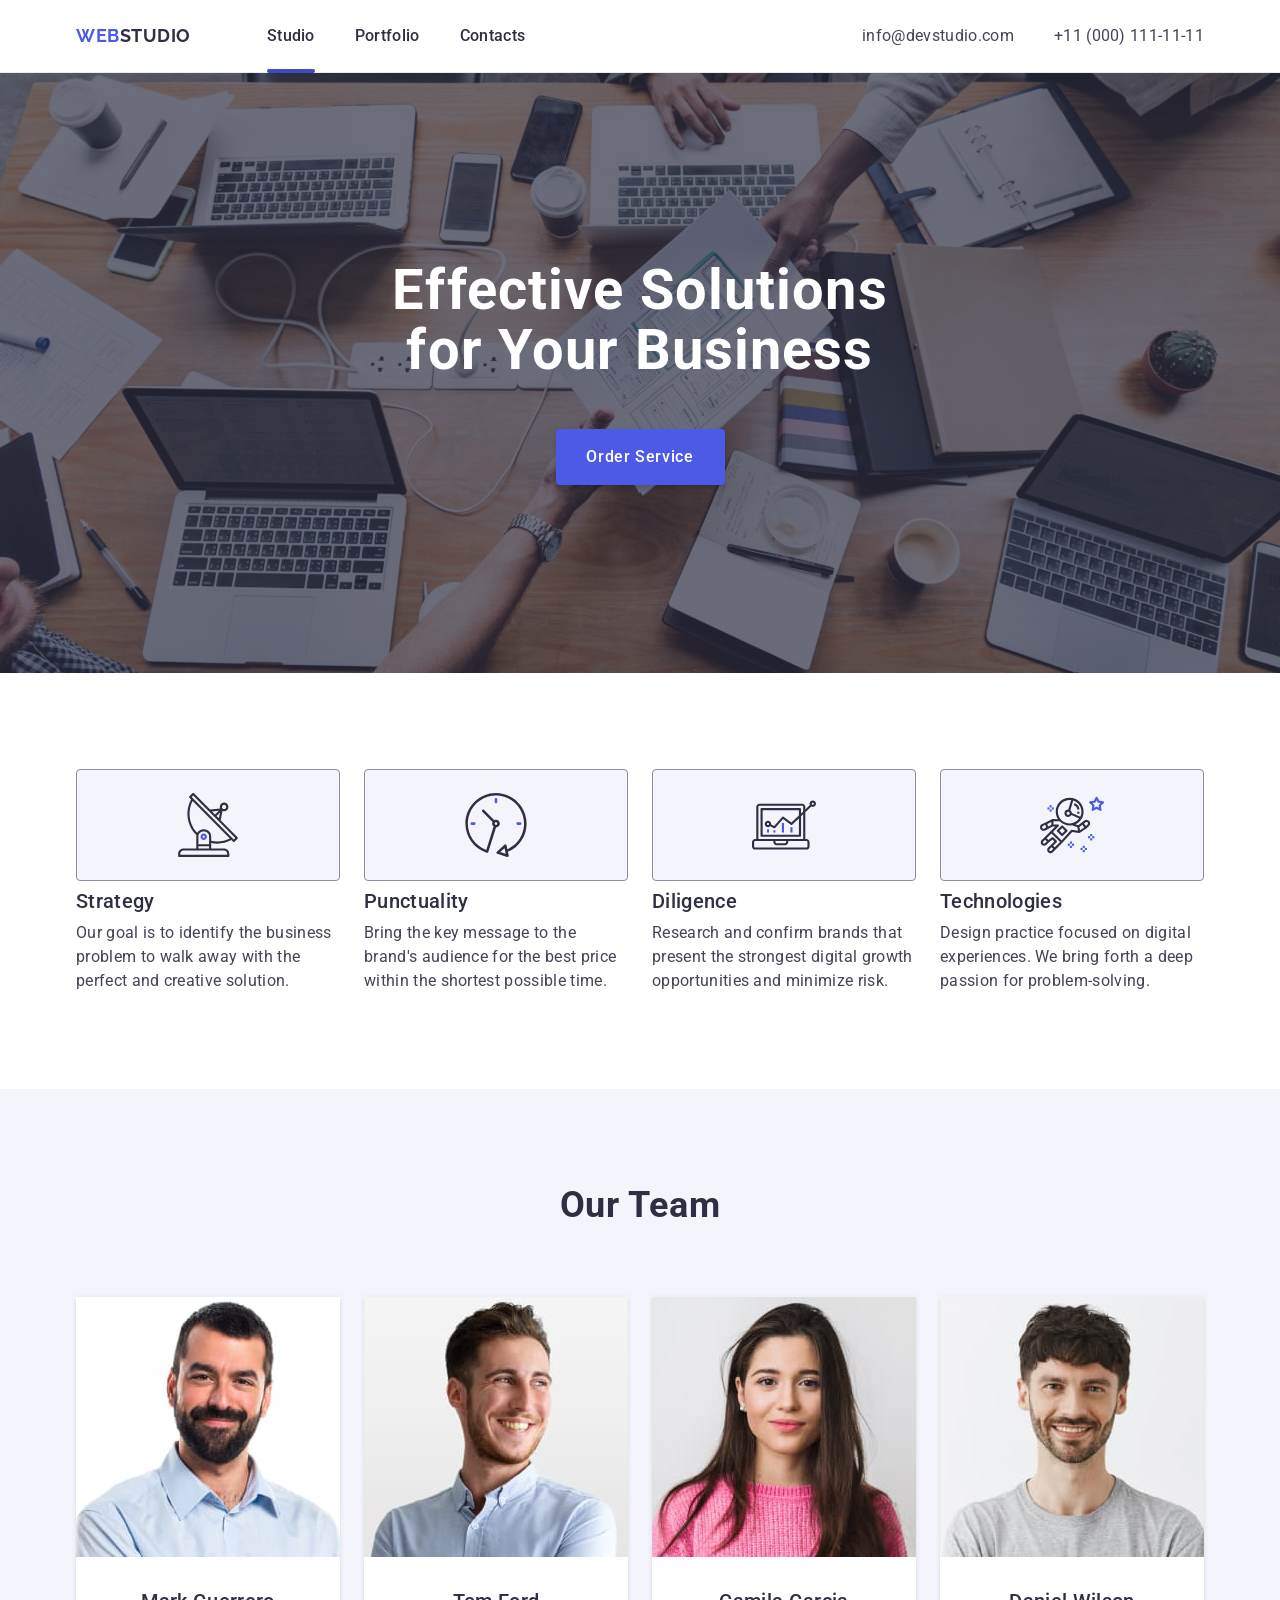
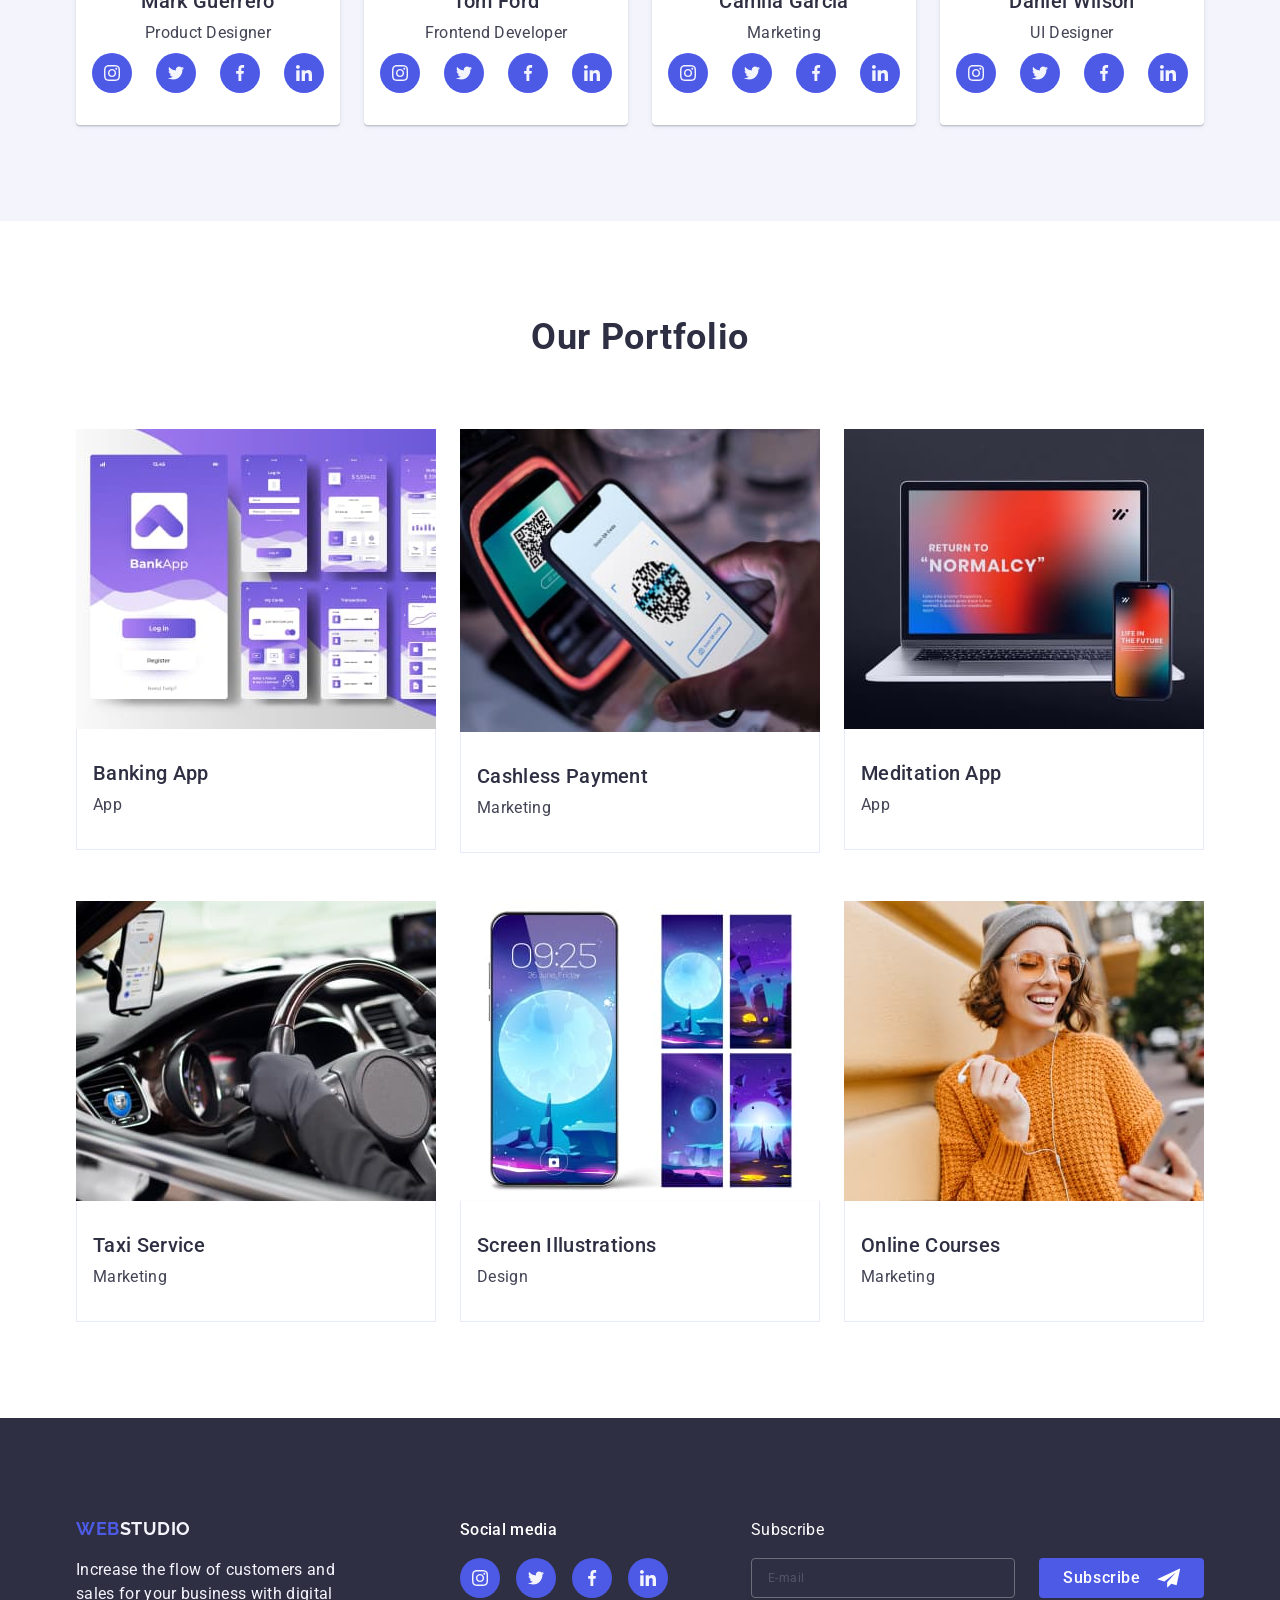
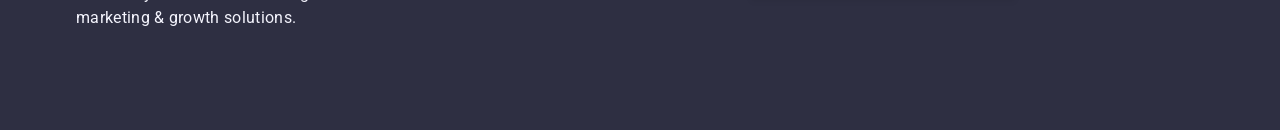
==== commit 1e3c8d27: "Add retina images with srcset" ====
--- a/index.html
+++ b/index.html
@@ -122,7 +122,13 @@
 
           <ul class="list team-list">
             <li class="team-list-item">
-              <img src="./images/team/img1.jpg" alt="Mark Guerrero" width="264" height="260" />
+              <img
+                srcset="./images/team/img1@2x.jpg 2x"
+                src="./images/team/img1.jpg"
+                alt="Mark Guerrero"
+                width="264"
+                height="260"
+              />
 
               <div class="team-list-content">
                 <h3 class="team-list-title">Mark Guerrero</h3>
@@ -161,7 +167,13 @@
               </div>
             </li>
             <li class="team-list-item">
-              <img src="./images/team/img2.jpg" alt="Tom Ford" width="264" height="260" />
+              <img
+                srcset="./images/team/img2@2x.jpg 2x"
+                src="./images/team/img2.jpg"
+                alt="Tom Ford"
+                width="264"
+                height="260"
+              />
 
               <div class="team-list-content">
                 <h3 class="team-list-title">Tom Ford</h3>
@@ -200,7 +212,13 @@
               </div>
             </li>
             <li class="team-list-item">
-              <img src="./images/team/img3.jpg" alt="Camila Garcia" width="264" height="260" />
+              <img
+                srcset="./images/team/img3@2x.jpg 2x"
+                src="./images/team/img3.jpg"
+                alt="Camila Garcia"
+                width="264"
+                height="260"
+              />
 
               <div class="team-list-content">
                 <h3 class="team-list-title">Camila Garcia</h3>
@@ -239,7 +257,13 @@
               </div>
             </li>
             <li class="team-list-item">
-              <img src="./images/team/img4.jpg" alt="Daniel Wilson" width="264" height="260" />
+              <img
+                srcset="./images/team/img4@2x.jpg 2x"
+                src="./images/team/img4.jpg"
+                alt="Daniel Wilson"
+                width="264"
+                height="260"
+              />
 
               <div class="team-list-content">
                 <h3 class="team-list-title">Daniel Wilson</h3>
--- a/css/styles.css
+++ b/css/styles.css
@@ -306,10 +306,17 @@
   padding-bottom: 72px;
 
   background-color: rgba(46, 47, 66, 0.7);
-  background-image: linear-gradient(rgba(46, 47, 66, 0.7), rgba(46, 47, 66, 0.7)), url(../images/hero/bg.jpg);
+  background-image: linear-gradient(rgba(46, 47, 66, 0.7), rgba(46, 47, 66, 0.7)), url(../images/hero/bg-mobile.jpg);
   background-repeat: no-repeat;
   background-position: top;
   background-size: cover;
+}
+
+@media screen and (min-resolution: 192dpi) {
+  .hero {
+    background-image: linear-gradient(rgba(46, 47, 66, 0.7), rgba(46, 47, 66, 0.7)),
+      url(../images/hero/bg-mobile@2x.jpg);
+  }
 }
 
 @media screen and (min-width: 768px) {
@@ -317,6 +324,14 @@
     min-height: 436px;
     padding-top: 112px;
     padding-bottom: 112px;
+
+    background-image: linear-gradient(rgba(46, 47, 66, 0.7), rgba(46, 47, 66, 0.7)), url(../images/hero/bg-tablet.jpg);
+  }
+}
+@media screen and (min-width: 768px) and (min-resolution: 192dpi) {
+  .hero {
+    background-image: linear-gradient(rgba(46, 47, 66, 0.7), rgba(46, 47, 66, 0.7)),
+      url(../images/hero/bg-tablet@2x.jpg);
   }
 }
 
@@ -325,6 +340,15 @@
     min-height: 600px;
     padding-top: 188px;
     padding-bottom: 188px;
+
+    background-image: linear-gradient(rgba(46, 47, 66, 0.7), rgba(46, 47, 66, 0.7)), url(../images/hero/bg-desktop.jpg);
+  }
+}
+
+@media screen and (min-width: 1158px) and (min-resolution: 192dpi) {
+  .hero {
+    background-image: linear-gradient(rgba(46, 47, 66, 0.7), rgba(46, 47, 66, 0.7)),
+      url(../images/hero/bg-desktop@2x.jpg);
   }
 }
 
@@ -1065,110 +1089,118 @@
   background-color: var(--hover-color);
 }
 
-/* ------------------------- form ------------------------- */
-
-.burger-menu {
-  position: fixed;
-  top: 0;
-  left: 0;
-  z-index: 1001;
-
-  display: flex;
-  flex-direction: column;
-
-  width: 100%;
-  height: 100%;
-  padding: 72px 16px 40px;
-  background-color: var(--white-color);
-
-  opacity: 0;
-  pointer-events: none;
-
-  transition: 250ms opacity cubic-bezier(0.4, 0, 0.2, 1);
-}
-
-.burger-menu.is-open {
-  opacity: 1;
-  pointer-events: auto;
-}
-
-.burger-menu-close-btn {
-  position: absolute;
-  top: 24px;
-  right: 24px;
-
-  width: 24px;
-  height: 24px;
-
-  color: var(--dark-color);
-  border-radius: 50%;
-  border: 1px solid rgba(0, 0, 0, 0.1);
-
-  transition: 250ms cubic-bezier(0.4, 0, 0.2, 1);
-  transition-property: background-color, color, border-color;
-}
-
-.burger-menu-close-btn:hover,
-.burger-menu-close-btn:focus {
-  background-color: var(--hover-color);
-  color: var(--white-color);
-  border-color: var(--hover-color);
-}
-
-.burger-menu-nav {
-  flex-grow: 1;
-}
-
-.burger-menu-list-item:not(:last-child) {
-  margin-bottom: 40px;
-}
-
-.burger-menu-list-link {
-  font-weight: 700;
-  font-size: 36px;
-  line-height: 1.11;
-  color: var(--dark-color);
-
-  transition: 250ms color cubic-bezier(0.4, 0, 0.2, 1);
-}
-
-.burger-menu-list-link:hover,
-.burger-menu-list-link:focus {
-  color: var(--hover-color);
-}
-
-.burger-menu-list-link.current {
-  color: var(--hover-color);
-}
-
-.burger-menu-address {
-  display: block;
-}
-
-.burger-menu-address-list {
-  margin-bottom: 48px;
-}
-
-.burger-menu-address-list-item:not(:last-child) {
-  margin-bottom: 24px;
-}
-
-.burger-menu-address-list-link {
-  font-weight: 500;
-  font-size: 20px;
-  line-height: 1.2;
-  color: var(--text-color);
-
-  transition: 250ms color cubic-bezier(0.4, 0, 0.2, 1);
-}
-
-.burger-menu-address-list-link:hover,
-.burger-menu-address-list-link:focus {
-  color: var(--accent-color);
-}
-
-.burger-menu-socials-list {
-  width: 280px;
-  margin-left: auto;
-  margin-right: auto;
-}
+/* ------------------------- burger-menu ------------------------- */
+
+@media screen and (max-width: 767px) {
+  .burger-menu {
+    position: fixed;
+    top: 0;
+    left: 0;
+    z-index: 1001;
+
+    display: flex;
+    flex-direction: column;
+
+    width: 100%;
+    height: 100%;
+    padding: 72px 16px 40px;
+    background-color: var(--white-color);
+
+    opacity: 0;
+    pointer-events: none;
+
+    transition: 250ms opacity cubic-bezier(0.4, 0, 0.2, 1);
+  }
+
+  .burger-menu.is-open {
+    opacity: 1;
+    pointer-events: auto;
+  }
+
+  .burger-menu-close-btn {
+    position: absolute;
+    top: 24px;
+    right: 24px;
+
+    width: 24px;
+    height: 24px;
+
+    color: var(--dark-color);
+    border-radius: 50%;
+    border: 1px solid rgba(0, 0, 0, 0.1);
+
+    transition: 250ms cubic-bezier(0.4, 0, 0.2, 1);
+    transition-property: background-color, color, border-color;
+  }
+
+  .burger-menu-close-btn:hover,
+  .burger-menu-close-btn:focus {
+    background-color: var(--hover-color);
+    color: var(--white-color);
+    border-color: var(--hover-color);
+  }
+
+  .burger-menu-nav {
+    flex-grow: 1;
+  }
+
+  .burger-menu-list-item:not(:last-child) {
+    margin-bottom: 40px;
+  }
+
+  .burger-menu-list-link {
+    font-weight: 700;
+    font-size: 36px;
+    line-height: 1.11;
+    color: var(--dark-color);
+
+    transition: 250ms color cubic-bezier(0.4, 0, 0.2, 1);
+  }
+
+  .burger-menu-list-link:hover,
+  .burger-menu-list-link:focus {
+    color: var(--hover-color);
+  }
+
+  .burger-menu-list-link.current {
+    color: var(--hover-color);
+  }
+
+  .burger-menu-address {
+    display: block;
+  }
+
+  .burger-menu-address-list {
+    margin-bottom: 48px;
+  }
+
+  .burger-menu-address-list-item:not(:last-child) {
+    margin-bottom: 24px;
+  }
+
+  .burger-menu-address-list-link {
+    font-weight: 500;
+    font-size: 20px;
+    line-height: 1.2;
+    color: var(--text-color);
+
+    transition: 250ms color cubic-bezier(0.4, 0, 0.2, 1);
+  }
+
+  .burger-menu-address-list-link:hover,
+  .burger-menu-address-list-link:focus {
+    color: var(--accent-color);
+  }
+
+  .burger-menu-socials-list {
+    width: 280px;
+    margin-left: auto;
+    margin-right: auto;
+  }
+}
+
+@media screen and (min-width: 768px) {
+  .burger-menu {
+    display: none;
+  }
+}
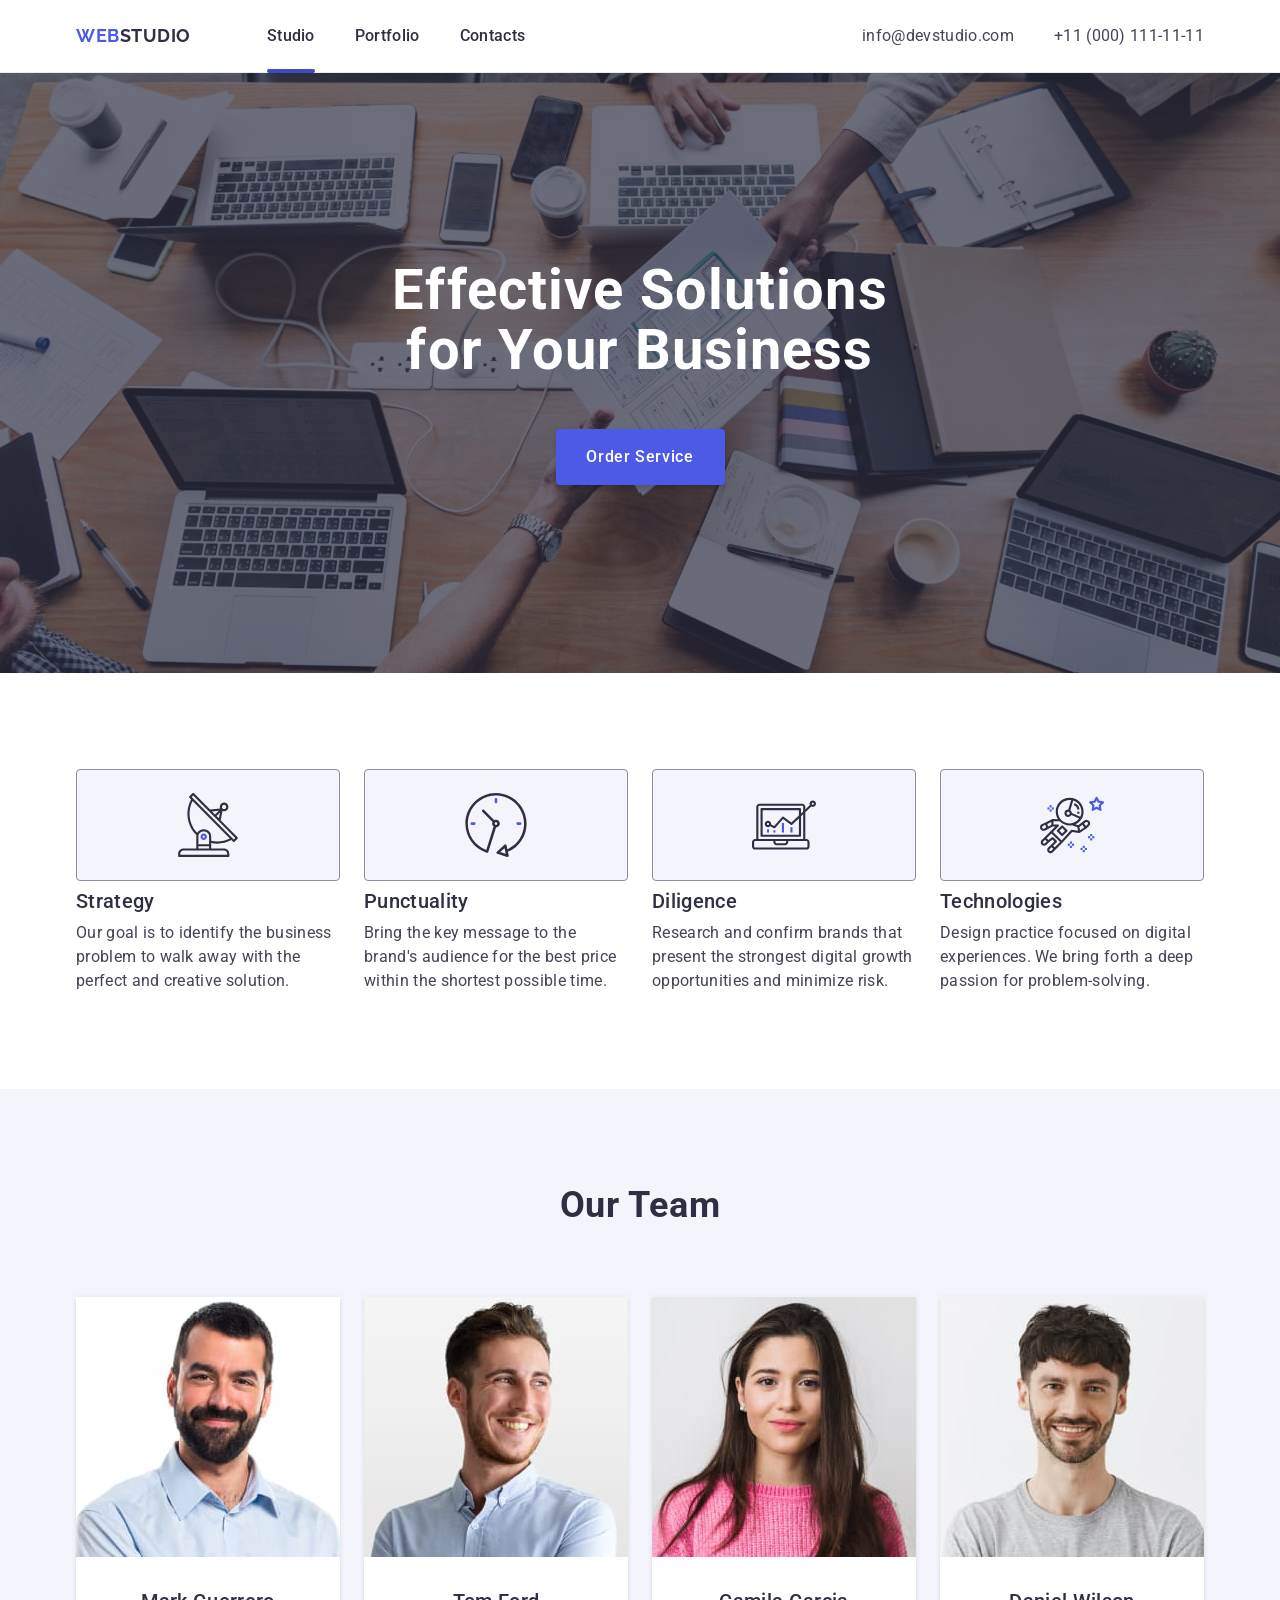
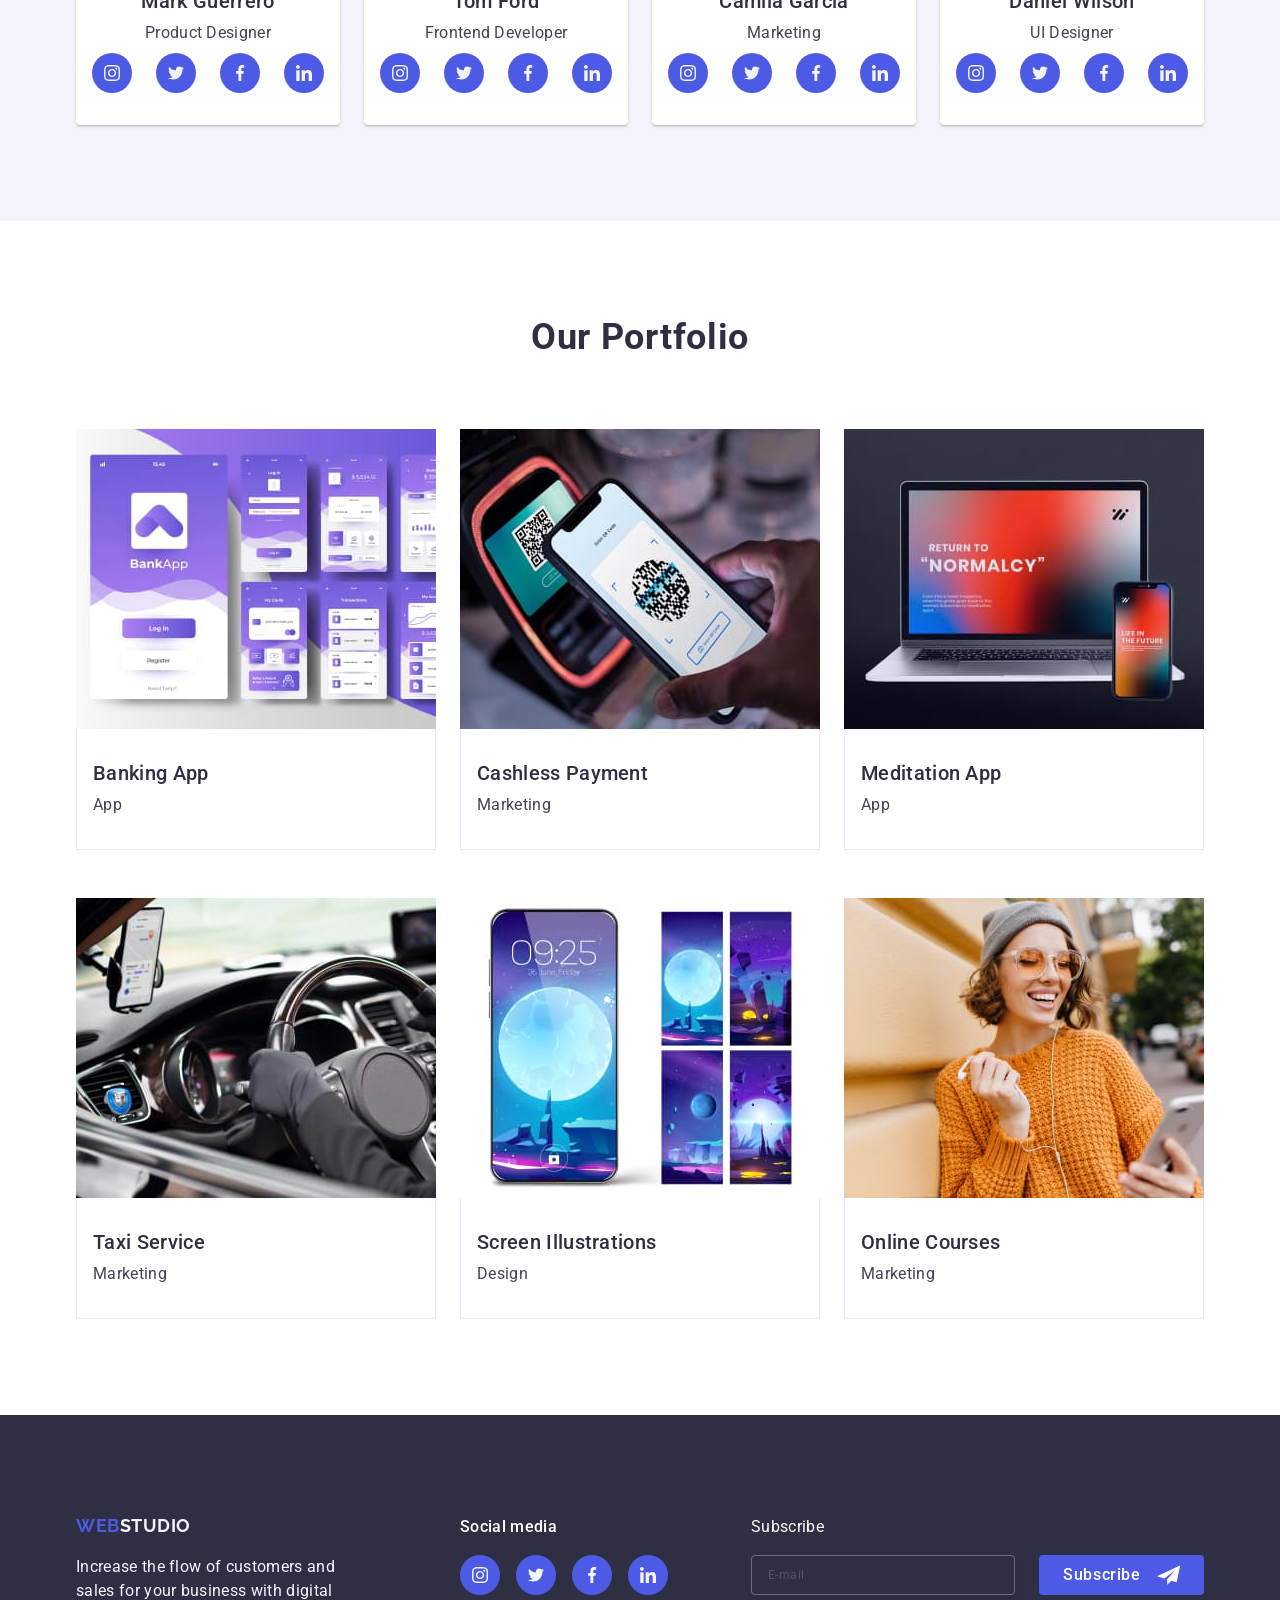
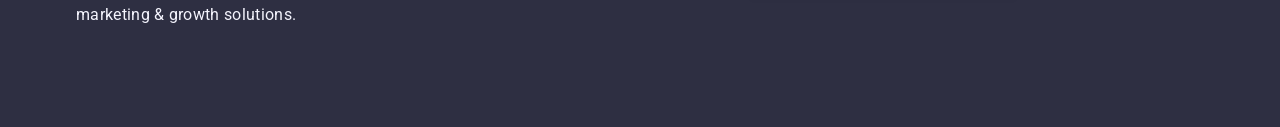
==== commit 6a501244: "Add content retina images with tag picture" ====
--- a/index.html
+++ b/index.html
@@ -312,7 +312,20 @@
           <ul class="list portfolio-list">
             <li class="portfolio-list-item">
               <div class="portfolio-thumb">
-                <img src="./images/portfolio/img1.jpg" alt="Banking App" width="360" height="300" />
+                <picture>
+                  <source
+                    srcset="./images/portfolio/img1-desktop.jpg 1x, ./images/portfolio/img1-desktop@2x.jpg 2x"
+                    media="(min-width: 1158px)"
+                  />
+                  <source
+                    srcset="./images/portfolio/img1-tablet.jpg 1x, ./images/portfolio/img1-tablet@2x.jpg 2x"
+                    media="(min-width: 768px)"
+                  />
+                  <source srcset="./images/portfolio/img1-mobile@2x.jpg 2x" media="(max-width: 767px)" />
+
+                  <img src="./images/portfolio/img1-mobile.jpg" alt="Banking App" width="360" height="300" />
+                </picture>
+
                 <p class="portfolio-overlay">
                   14 Stylish and User-Friendly App Design Concepts · Task Manager App · Calorie Tracker App · Exotic
                   Fruit Ecommerce App · Cloud Storage App
@@ -326,7 +339,20 @@
             </li>
             <li class="portfolio-list-item">
               <div class="portfolio-thumb">
-                <img src="./images/portfolio/img2.jpg" alt="Cashless Payment" width="360" height="300" />
+                <picture>
+                  <source
+                    srcset="./images/portfolio/img2-desktop.jpg 1x, ./images/portfolio/img2-desktop@2x.jpg 2x"
+                    media="(min-width: 1158px)"
+                  />
+                  <source
+                    srcset="./images/portfolio/img2-tablet.jpg 1x, ./images/portfolio/img2-tablet@2x.jpg 2x"
+                    media="(min-width: 768px)"
+                  />
+                  <source srcset="./images/portfolio/img2-mobile@2x.jpg 2x" media="(max-width: 767px)" />
+
+                  <img src="./images/portfolio/img2-mobile.jpg" alt="Banking App" width="360" height="300" />
+                </picture>
+
                 <p class="portfolio-overlay">
                   14 Stylish and User-Friendly App Design Concepts · Task Manager App · Calorie Tracker App · Exotic
                   Fruit Ecommerce App · Cloud Storage App
@@ -340,7 +366,20 @@
             </li>
             <li class="portfolio-list-item">
               <div class="portfolio-thumb">
-                <img src="./images/portfolio/img3.jpg" alt="Meditation App" width="360" height="300" />
+                <picture>
+                  <source
+                    srcset="./images/portfolio/img3-desktop.jpg 1x, ./images/portfolio/img3-desktop@2x.jpg 2x"
+                    media="(min-width: 1158px)"
+                  />
+                  <source
+                    srcset="./images/portfolio/img3-tablet.jpg 1x, ./images/portfolio/img3-tablet@2x.jpg 2x"
+                    media="(min-width: 768px)"
+                  />
+                  <source srcset="./images/portfolio/img3-mobile@2x.jpg 2x" media="(max-width: 767px)" />
+
+                  <img src="./images/portfolio/img3-mobile.jpg" alt="Banking App" width="360" height="300" />
+                </picture>
+
                 <p class="portfolio-overlay">
                   14 Stylish and User-Friendly App Design Concepts · Task Manager App · Calorie Tracker App · Exotic
                   Fruit Ecommerce App · Cloud Storage App
@@ -354,7 +393,20 @@
             </li>
             <li class="portfolio-list-item">
               <div class="portfolio-thumb">
-                <img src="./images/portfolio/img4.jpg" alt="Taxi Service" width="360" height="300" />
+                <picture>
+                  <source
+                    srcset="./images/portfolio/img4-desktop.jpg 1x, ./images/portfolio/img4-desktop@2x.jpg 2x"
+                    media="(min-width: 1158px)"
+                  />
+                  <source
+                    srcset="./images/portfolio/img4-tablet.jpg 1x, ./images/portfolio/img4-tablet@2x.jpg 2x"
+                    media="(min-width: 768px)"
+                  />
+                  <source srcset="./images/portfolio/img4-mobile@2x.jpg 2x" media="(max-width: 767px)" />
+
+                  <img src="./images/portfolio/img4-mobile.jpg" alt="Banking App" width="360" height="300" />
+                </picture>
+
                 <p class="portfolio-overlay">
                   14 Stylish and User-Friendly App Design Concepts · Task Manager App · Calorie Tracker App · Exotic
                   Fruit Ecommerce App · Cloud Storage App
@@ -368,7 +420,20 @@
             </li>
             <li class="portfolio-list-item">
               <div class="portfolio-thumb">
-                <img src="./images/portfolio/img5.jpg" alt="Screen Illustrations" width="360" height="300" />
+                <picture>
+                  <source
+                    srcset="./images/portfolio/img5-desktop.jpg 1x, ./images/portfolio/img5-desktop@2x.jpg 2x"
+                    media="(min-width: 1158px)"
+                  />
+                  <source
+                    srcset="./images/portfolio/img5-tablet.jpg 1x, ./images/portfolio/img5-tablet@2x.jpg 2x"
+                    media="(min-width: 768px)"
+                  />
+                  <source srcset="./images/portfolio/img5-mobile@2x.jpg 2x" media="(max-width: 767px)" />
+
+                  <img src="./images/portfolio/img5-mobile.jpg" alt="Banking App" width="360" height="300" />
+                </picture>
+
                 <p class="portfolio-overlay">
                   14 Stylish and User-Friendly App Design Concepts · Task Manager App · Calorie Tracker App · Exotic
                   Fruit Ecommerce App · Cloud Storage App
@@ -382,7 +447,20 @@
             </li>
             <li class="portfolio-list-item">
               <div class="portfolio-thumb">
-                <img src="./images/portfolio/img6.jpg" alt="Online Courses" width="360" height="300" />
+                <picture>
+                  <source
+                    srcset="./images/portfolio/img6-desktop.jpg 1x, ./images/portfolio/img6-desktop@2x.jpg 2x"
+                    media="(min-width: 1158px)"
+                  />
+                  <source
+                    srcset="./images/portfolio/img6-tablet.jpg 1x, ./images/portfolio/img6-tablet@2x.jpg 2x"
+                    media="(min-width: 768px)"
+                  />
+                  <source srcset="./images/portfolio/img6-mobile@2x.jpg 2x" media="(max-width: 767px)" />
+
+                  <img src="./images/portfolio/img6-mobile.jpg" alt="Banking App" width="360" height="300" />
+                </picture>
+
                 <p class="portfolio-overlay">
                   14 Stylish and User-Friendly App Design Concepts · Task Manager App · Calorie Tracker App · Exotic
                   Fruit Ecommerce App · Cloud Storage App
